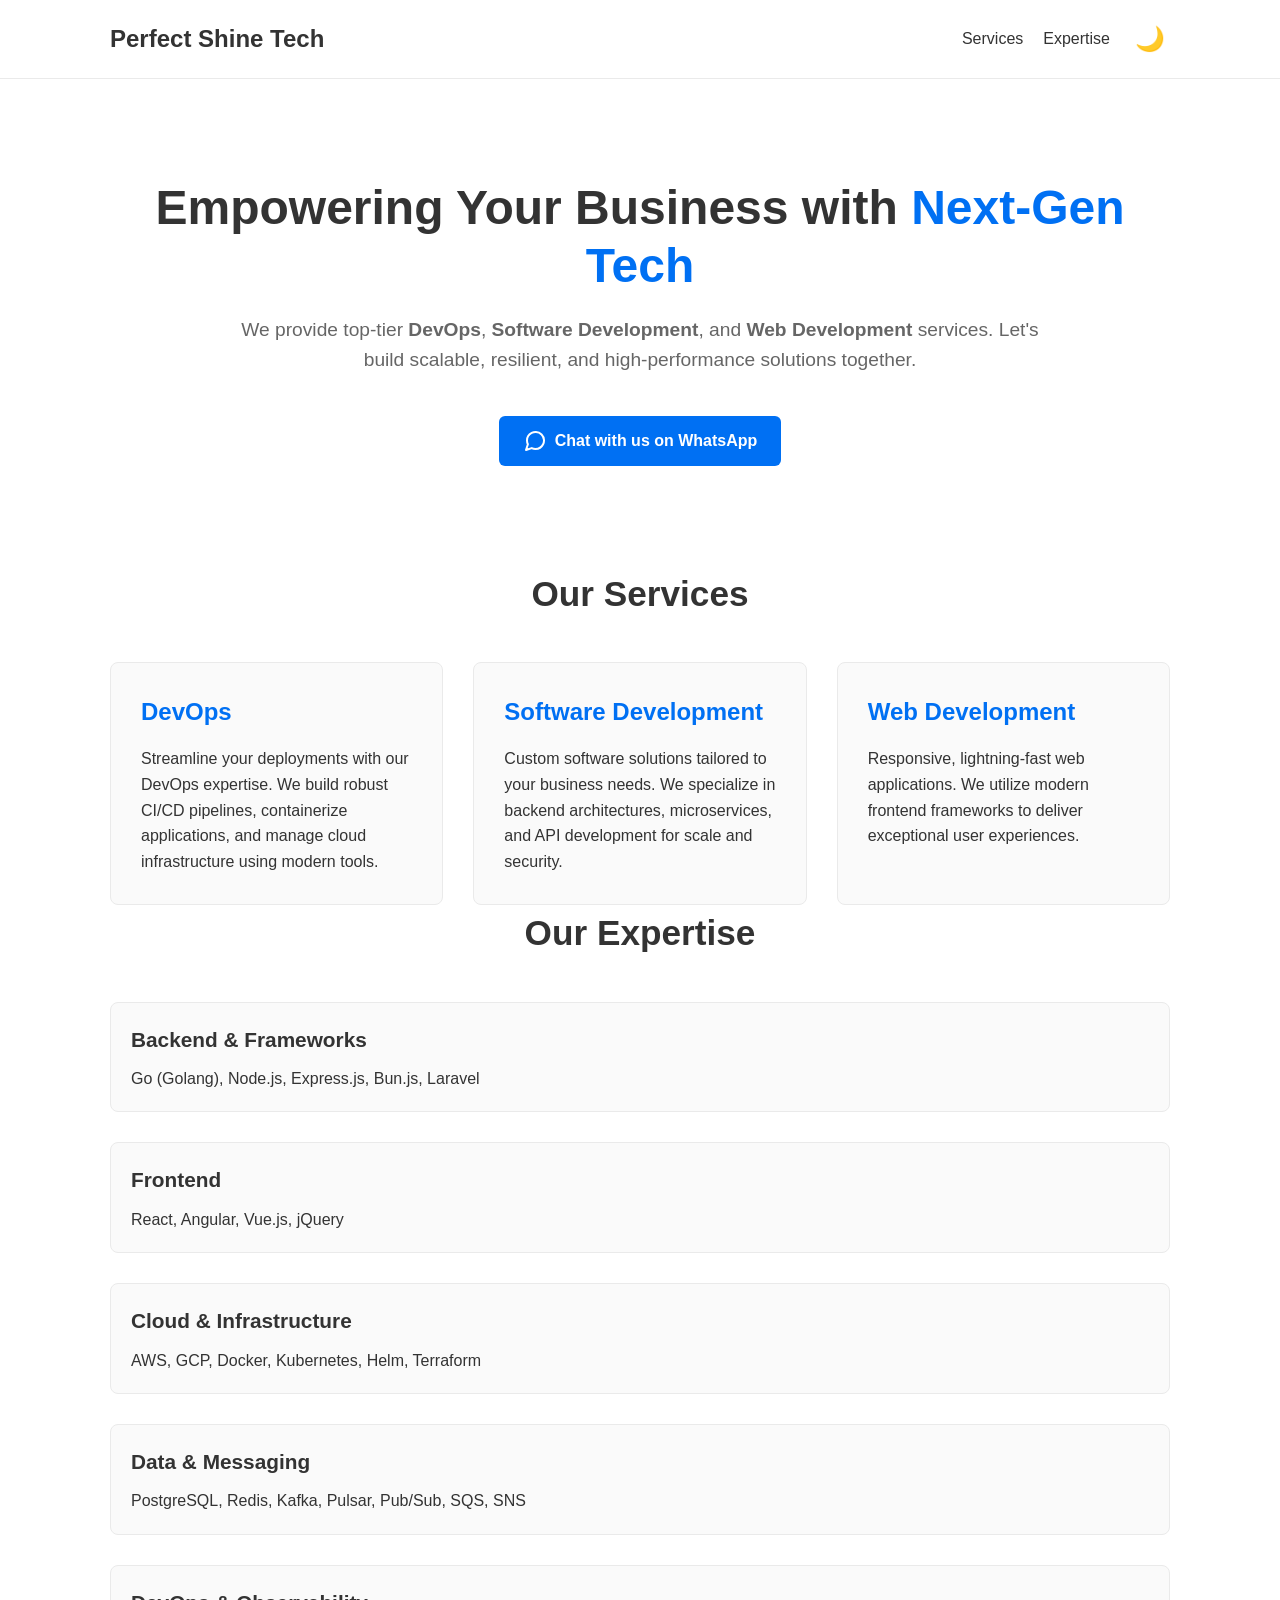
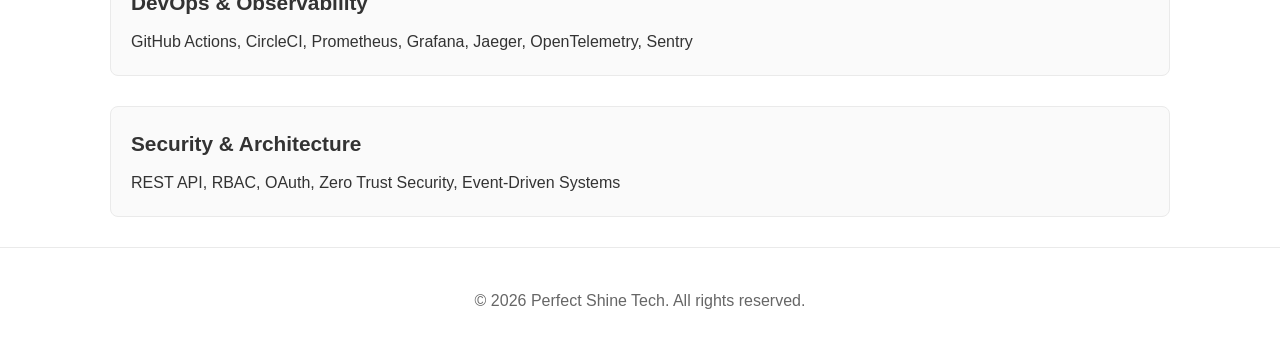
==== index.html @ 114af99e "initial commit" ====
<!DOCTYPE html>
<html lang="en" data-theme="light">
<head>
  <meta charset="utf-8">
  <meta name="viewport" content="width=device-width, initial-scale=1.0">
  <title>Perfect Shine Tech | DevOps, Web & Software Development Services</title>
  <meta name="description" content="Perfect Shine Tech provides elite DevOps, Software Development, and Web Development services. We specialize in building scalable, secure, and performant cloud-native applications.">
  <meta name="keywords" content="DevOps, Software Development, Web Development, Cloud Architecture, AWS, GCP, Kubernetes, Go, Node.js, React, Infrastructure as Code">
  <meta name="author" content="Perfect Shine Tech">
  <link rel="canonical" href="https://perfectshine.tech/">

  <!-- Open Graph -->
  <meta property="og:type" content="website">
  <meta property="og:url" content="https://perfectshine.tech/">
  <meta property="og:title" content="Perfect Shine Tech | DevOps, Web & Software Development">
  <meta property="og:description" content="Expert services in DevOps, Software Development, and Web Development. Building scalable, event-driven systems.">
  <meta property="og:image" content="https://perfectshine.tech/img/og-image.jpg">

  <!-- Twitter Card -->
  <meta name="twitter:card" content="summary_large_image">
  <meta name="twitter:title" content="Perfect Shine Tech | Expert Tech Services">
  <meta name="twitter:description" content="Elite DevOps, Web, and Software Development services for modern businesses.">
  <meta name="twitter:image" content="https://perfectshine.tech/img/twitter-image.jpg">

  <link rel="stylesheet" href="style.css">

  <!-- Schema.org JSON-LD -->
  <script type="application/ld+json">
  {
    "@context": "https://schema.org",
    "@type": "WebSite",
    "name": "Perfect Shine Tech",
    "url": "https://perfectshine.tech/",
    "description": "DevOps, Software Development, and Web Development services."
  }
  </script>
  <script type="application/ld+json">
  {
    "@context": "https://schema.org",
    "@type": "Organization",
    "name": "Perfect Shine Tech",
    "url": "https://perfectshine.tech/",
    "logo": "https://perfectshine.tech/img/logo.png",
    "contactPoint": {
      "@type": "ContactPoint",
      "telephone": "+91-7990049171",
      "contactType": "customer service",
      "availableLanguage": ["English"]
    },
    "sameAs": []
  }
  </script>
</head>
<body>
  <header>
    <div class="container header-container">
      <a href="/" class="logo">Perfect Shine Tech</a>
      <nav>
        <ul>
          <li><a href="#services">Services</a></li>
          <li><a href="#expertise">Expertise</a></li>
          <li><button class="theme-toggle" id="theme-toggle" aria-label="Toggle dark mode">🌙</button></li>
        </ul>
      </nav>
    </div>
  </header>

  <main>
    <section class="hero">
      <div class="container">
        <h1>Empowering Your Business with <span class="highlight">Next-Gen Tech</span></h1>
        <p>We provide top-tier <strong>DevOps</strong>, <strong>Software Development</strong>, and <strong>Web Development</strong> services. Let's build scalable, resilient, and high-performance solutions together.</p>
        <div class="hero-actions">
          <a href="https://wa.me/7990049171" target="_blank" rel="noopener noreferrer" class="btn btn-primary whatsapp-btn">
            <svg xmlns="http://www.w3.org/2000/svg" width="24" height="24" viewBox="0 0 24 24" fill="none" stroke="currentColor" stroke-width="2" stroke-linecap="round" stroke-linejoin="round" class="feather feather-message-circle"><path d="M21 11.5a8.38 8.38 0 0 1-.9 3.8 8.5 8.5 0 0 1-7.6 4.7 8.38 8.38 0 0 1-3.8-.9L3 21l1.9-5.7a8.38 8.38 0 0 1-.9-3.8 8.5 8.5 0 0 1 4.7-7.6 8.38 8.38 0 0 1 3.8-.9h.5a8.48 8.48 0 0 1 8 8v.5z"></path></svg>
            Chat with us on WhatsApp
          </a>
        </div>
      </div>
    </section>

    <section id="services" class="container">
      <h2>Our Services</h2>
      <div class="services-grid">
        <div class="service-card">
          <h3>DevOps</h3>
          <p>Streamline your deployments with our DevOps expertise. We build robust CI/CD pipelines, containerize applications, and manage cloud infrastructure using modern tools.</p>
        </div>
        <div class="service-card">
          <h3>Software Development</h3>
          <p>Custom software solutions tailored to your business needs. We specialize in backend architectures, microservices, and API development for scale and security.</p>
        </div>
        <div class="service-card">
          <h3>Web Development</h3>
          <p>Responsive, lightning-fast web applications. We utilize modern frontend frameworks to deliver exceptional user experiences.</p>
        </div>
      </div>
    </section>

    <section id="expertise" class="container">
      <h2>Our Expertise</h2>
      <div class="expertise-category">
        <h3>Backend & Frameworks</h3>
        <p>Go (Golang), Node.js, Express.js, Bun.js, Laravel</p>
      </div>
      <div class="expertise-category">
        <h3>Frontend</h3>
        <p>React, Angular, Vue.js, jQuery</p>
      </div>
      <div class="expertise-category">
        <h3>Cloud & Infrastructure</h3>
        <p>AWS, GCP, Docker, Kubernetes, Helm, Terraform</p>
      </div>
      <div class="expertise-category">
        <h3>Data & Messaging</h3>
        <p>PostgreSQL, Redis, Kafka, Pulsar, Pub/Sub, SQS, SNS</p>
      </div>
      <div class="expertise-category">
        <h3>DevOps & Observability</h3>
        <p>GitHub Actions, CircleCI, Prometheus, Grafana, Jaeger, OpenTelemetry, Sentry</p>
      </div>
      <div class="expertise-category">
        <h3>Security & Architecture</h3>
        <p>REST API, RBAC, OAuth, Zero Trust Security, Event-Driven Systems</p>
      </div>
    </section>
  </main>

  <footer>
    <div class="container">
      <p>&copy; 2026 Perfect Shine Tech. All rights reserved.</p>
    </div>
  </footer>

  <script src="script.js"></script>
</body>
</html>
---- style.css ----
:root {
  --bg-color: #ffffff;
  --text-color: #333333;
  --text-muted: #666666;
  --primary-color: #0070f3;
  --secondary-color: #f5f5f5;
  --accent-color: #0056b3;
  --border-color: #eaeaea;
  --card-bg: #fafafa;
}

[data-theme="dark"] {
  --bg-color: #121212;
  --text-color: #f1f1f1;
  --text-muted: #a1a1a1;
  --primary-color: #3291ff;
  --secondary-color: #222222;
  --accent-color: #0070f3;
  --border-color: #333333;
  --card-bg: #1e1e1e;
}

* {
  box-sizing: border-box;
  margin: 0;
  padding: 0;
}

body {
  font-family: -apple-system, BlinkMacSystemFont, "Segoe UI", Roboto, "Helvetica Neue", Arial, sans-serif;
  background-color: var(--bg-color);
  color: var(--text-color);
  line-height: 1.6;
  transition: background-color 0.3s, color 0.3s;
}

.container {
  max-width: 1100px;
  margin: 0 auto;
  padding: 0 20px;
}

header {
  border-bottom: 1px solid var(--border-color);
  padding: 20px 0;
  background-color: var(--bg-color);
  position: sticky;
  top: 0;
  z-index: 100;
}

.header-container {
  display: flex;
  justify-content: space-between;
  align-items: center;
}

.logo {
  font-size: 1.5rem;
  font-weight: bold;
  text-decoration: none;
  color: var(--text-color);
}

nav ul {
  list-style: none;
  display: flex;
  gap: 20px;
  align-items: center;
}

nav a {
  text-decoration: none;
  color: var(--text-color);
  font-weight: 500;
  transition: color 0.2s;
}

nav a:hover {
  color: var(--primary-color);
}

.theme-toggle {
  background: none;
  border: none;
  font-size: 1.5rem;
  cursor: pointer;
  color: var(--text-color);
  padding: 5px;
}

.hero {
  padding: 100px 0;
  text-align: center;
}

.hero h1 {
  font-size: 3rem;
  margin-bottom: 20px;
  line-height: 1.2;
}

.highlight {
  color: var(--primary-color);
}

.hero p {
  font-size: 1.2rem;
  color: var(--text-muted);
  max-width: 800px;
  margin: 0 auto 40px;
}

.btn {
  display: inline-flex;
  align-items: center;
  justify-content: center;
  padding: 12px 24px;
  border-radius: 6px;
  font-weight: 600;
  text-decoration: none;
  transition: background-color 0.2s;
  cursor: pointer;
}

.btn-primary {
  background-color: var(--primary-color);
  color: white;
  border: none;
}

.btn-primary:hover {
  background-color: var(--accent-color);
}

.whatsapp-btn svg {
  margin-right: 8px;
}

section {
  padding: 80px 0;
}

h2 {
  font-size: 2.2rem;
  margin-bottom: 40px;
  text-align: center;
}

.services-grid {
  display: grid;
  grid-template-columns: repeat(auto-fit, minmax(300px, 1fr));
  gap: 30px;
}

.service-card {
  background-color: var(--card-bg);
  padding: 30px;
  border-radius: 8px;
  border: 1px solid var(--border-color);
  transition: transform 0.2s, box-shadow 0.2s;
}

.service-card:hover {
  transform: translateY(-5px);
  box-shadow: 0 10px 20px rgba(0,0,0,0.05);
}

.service-card h3 {
  font-size: 1.5rem;
  margin-bottom: 15px;
  color: var(--primary-color);
}

.expertise-category {
  margin-bottom: 30px;
  background-color: var(--card-bg);
  padding: 20px;
  border-radius: 8px;
  border: 1px solid var(--border-color);
}

.expertise-category h3 {
  font-size: 1.3rem;
  margin-bottom: 10px;
}

footer {
  text-align: center;
  padding: 40px 0;
  border-top: 1px solid var(--border-color);
  color: var(--text-muted);
}
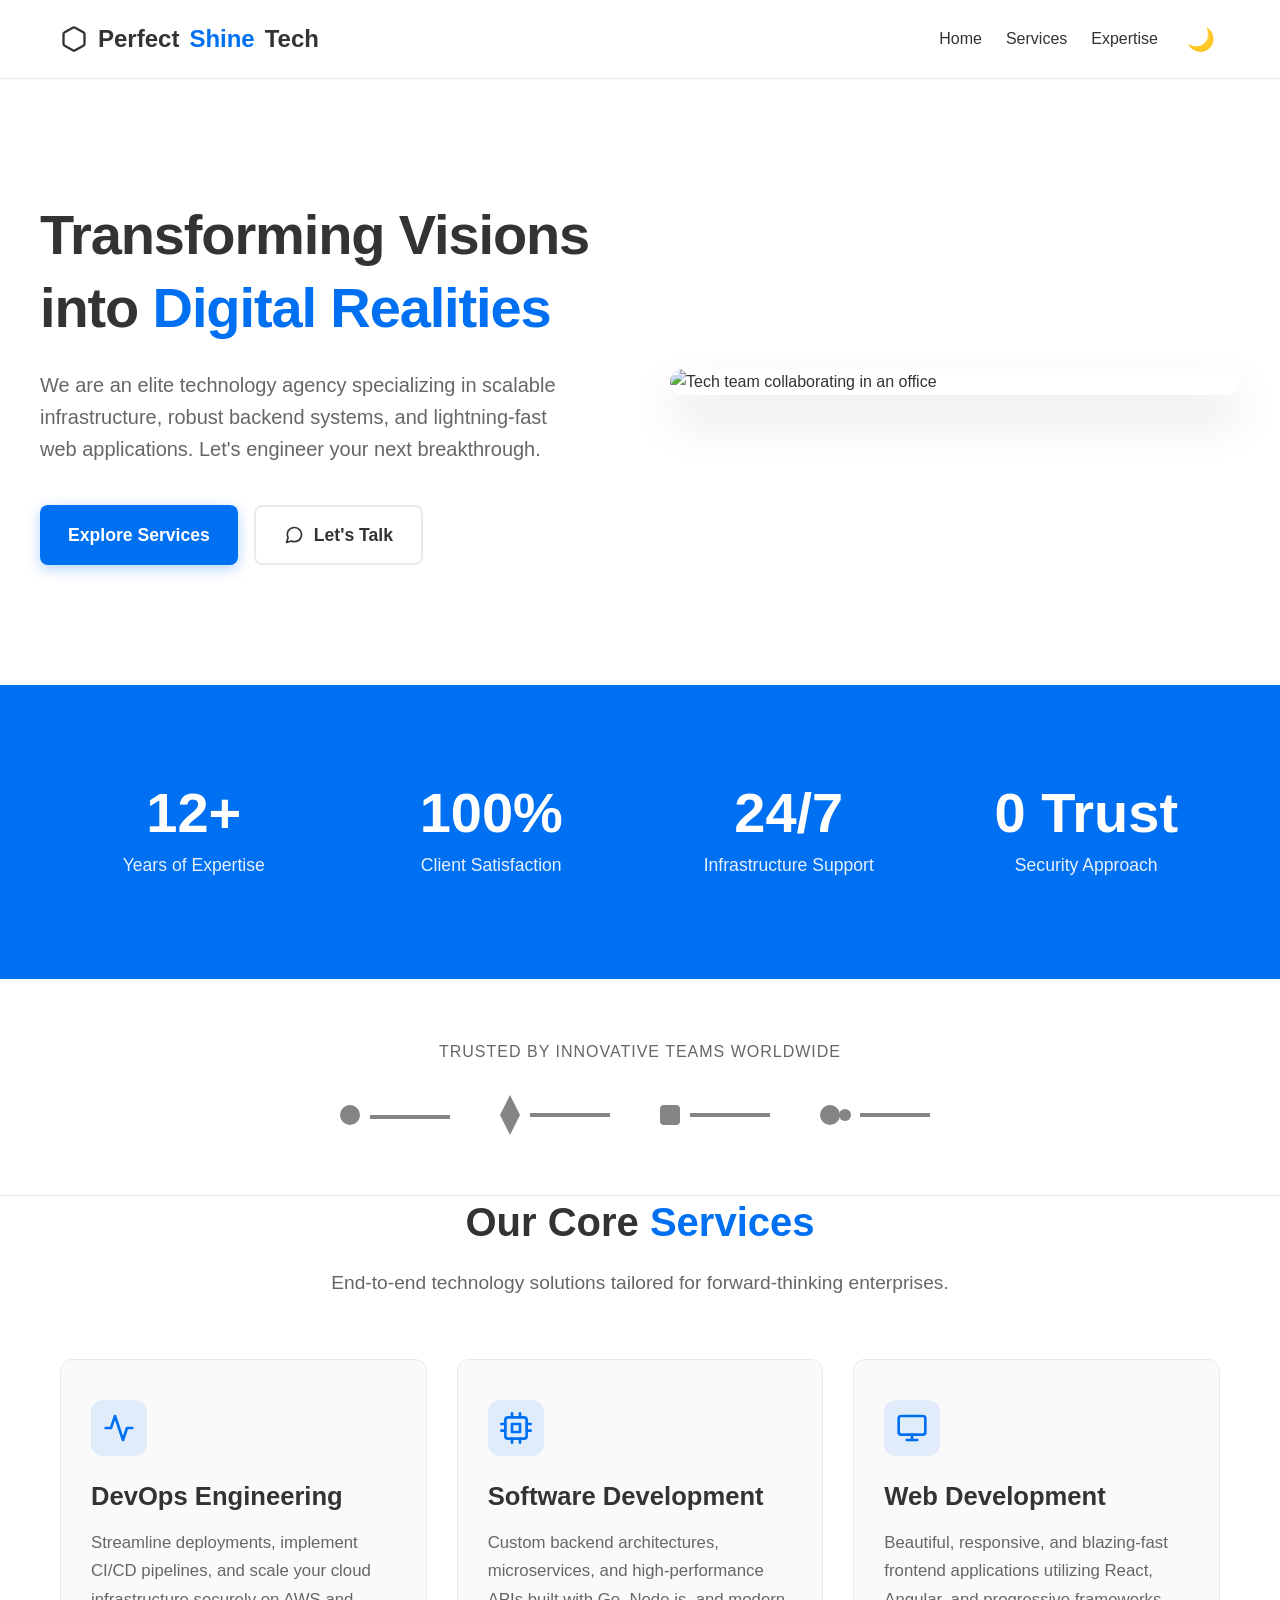
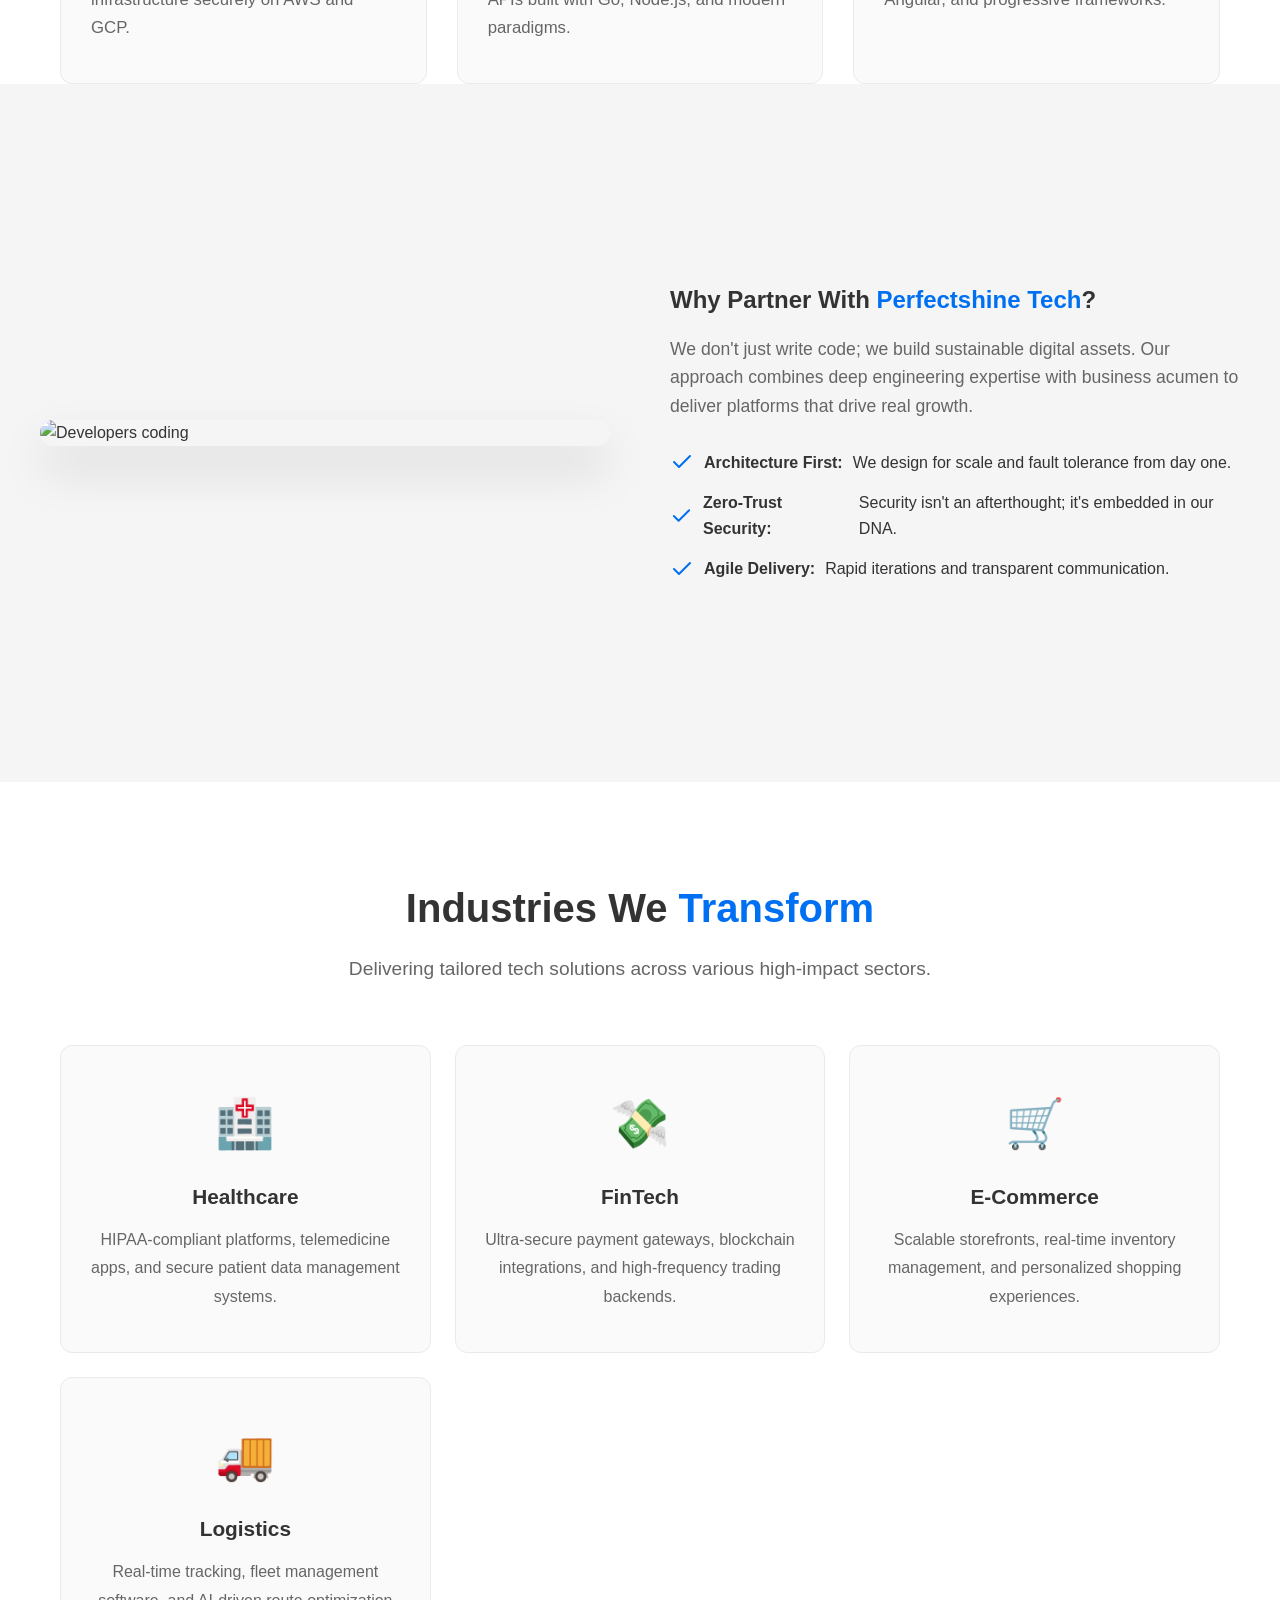
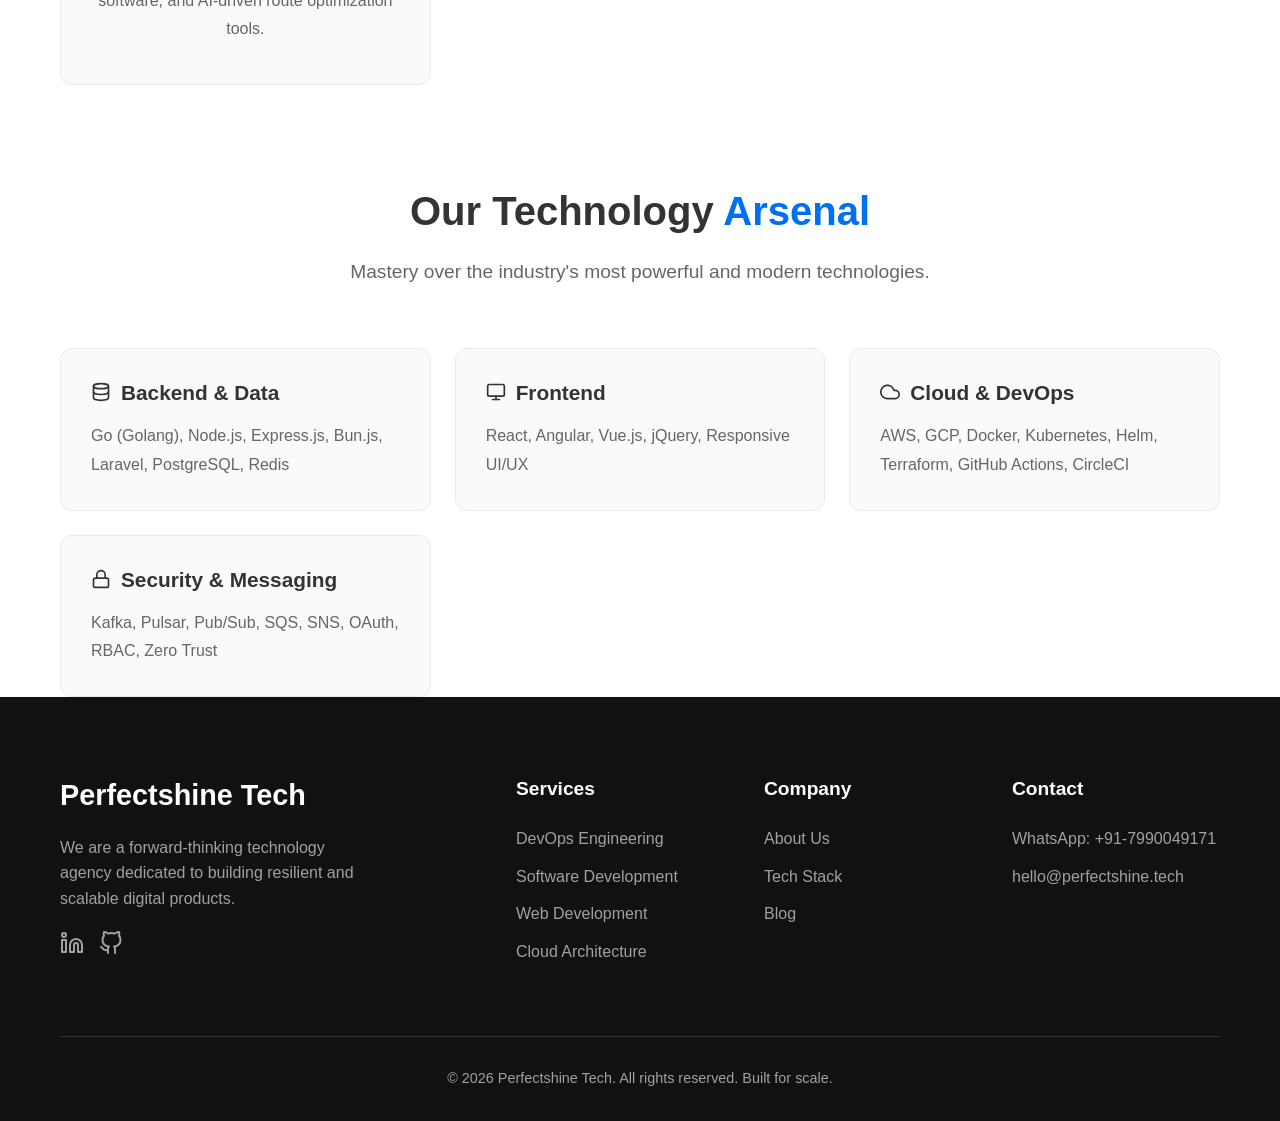
==== commit b610ad7e: "Feature: Redesigned website to agency look and feel - Added about.html and blog.html pages. - Remove" ====
--- a/index.html
+++ b/index.html
@@ -3,61 +3,52 @@
 <head>
   <meta charset="utf-8">
   <meta name="viewport" content="width=device-width, initial-scale=1.0">
-  <title>Perfect Shine Tech | DevOps, Web & Software Development Services</title>
-  <meta name="description" content="Perfect Shine Tech provides elite DevOps, Software Development, and Web Development services. We specialize in building scalable, secure, and performant cloud-native applications.">
-  <meta name="keywords" content="DevOps, Software Development, Web Development, Cloud Architecture, AWS, GCP, Kubernetes, Go, Node.js, React, Infrastructure as Code">
-  <meta name="author" content="Perfect Shine Tech">
+  <title>Perfectshine Tech | Elite DevOps, Web & Software Development Agency</title>
+  <meta name="description" content="Perfectshine Tech is a premium technology agency providing elite DevOps, Software Development, and Web Development services to scale your business.">
+  <meta name="keywords" content="Technology Agency, DevOps, Software Development, Web Development, Cloud Architecture, AWS, GCP, Go, Node.js">
+  <meta name="author" content="Perfectshine Tech">
   <link rel="canonical" href="https://perfectshine.tech/">
 
   <!-- Open Graph -->
   <meta property="og:type" content="website">
   <meta property="og:url" content="https://perfectshine.tech/">
-  <meta property="og:title" content="Perfect Shine Tech | DevOps, Web & Software Development">
-  <meta property="og:description" content="Expert services in DevOps, Software Development, and Web Development. Building scalable, event-driven systems.">
-  <meta property="og:image" content="https://perfectshine.tech/img/og-image.jpg">
-
-  <!-- Twitter Card -->
-  <meta name="twitter:card" content="summary_large_image">
-  <meta name="twitter:title" content="Perfect Shine Tech | Expert Tech Services">
-  <meta name="twitter:description" content="Elite DevOps, Web, and Software Development services for modern businesses.">
-  <meta name="twitter:image" content="https://perfectshine.tech/img/twitter-image.jpg">
-
+  <meta property="og:title" content="Perfectshine Tech | Elite Tech Agency">
+  <meta property="og:description" content="Expert agency services in DevOps, Software Development, and Web Development.">
+  
   <link rel="stylesheet" href="style.css">
 
-  <!-- Schema.org JSON-LD -->
-  <script type="application/ld+json">
-  {
-    "@context": "https://schema.org",
-    "@type": "WebSite",
-    "name": "Perfect Shine Tech",
-    "url": "https://perfectshine.tech/",
-    "description": "DevOps, Software Development, and Web Development services."
-  }
-  </script>
   <script type="application/ld+json">
   {
     "@context": "https://schema.org",
     "@type": "Organization",
-    "name": "Perfect Shine Tech",
+    "name": "Perfectshine Tech",
     "url": "https://perfectshine.tech/",
-    "logo": "https://perfectshine.tech/img/logo.png",
     "contactPoint": {
       "@type": "ContactPoint",
       "telephone": "+91-7990049171",
-      "contactType": "customer service",
-      "availableLanguage": ["English"]
-    },
-    "sameAs": []
+      "contactType": "customer service"
+    }
   }
   </script>
 </head>
 <body>
   <header>
     <div class="container header-container">
-      <a href="/" class="logo">Perfect Shine Tech</a>
+      <a href="/" class="logo">
+        <svg xmlns="http://www.w3.org/2000/svg" width="28" height="28" viewBox="0 0 24 24" fill="none" stroke="currentColor" stroke-width="2" stroke-linecap="round" stroke-linejoin="round" class="feather feather-hexagon"><path d="M21 16V8a2 2 0 0 0-1-1.73l-7-4a2 2 0 0 0-2 0l-7 4A2 2 0 0 0 3 8v8a2 2 0 0 0 1 1.73l7 4a2 2 0 0 0 2 0l7-4A2 2 0 0 0 21 16z"></path></svg>
+        Perfect <span>Shine</span> Tech
+      </a>
       <nav>
         <ul>
-          <li><a href="#services">Services</a></li>
+          <li><a href="/">Home</a></li>
+          <li class="dropdown">
+            <a href="#services">Services</a>
+            <div class="dropdown-content">
+              <a href="devops.html">DevOps Engineering</a>
+              <a href="software-development.html">Software Development</a>
+              <a href="web-development.html">Web Development</a>
+            </div>
+          </li>
           <li><a href="#expertise">Expertise</a></li>
           <li><button class="theme-toggle" id="theme-toggle" aria-label="Toggle dark mode">🌙</button></li>
         </ul>
@@ -66,69 +57,217 @@
   </header>
 
   <main>
-    <section class="hero">
+    <!-- Hero Section -->
+    <section class="hero container dual-layout">
+      <div class="hero-text">
+        <h1>Transforming Visions into <span class="highlight">Digital Realities</span></h1>
+        <p>We are an elite technology agency specializing in scalable infrastructure, robust backend systems, and lightning-fast web applications. Let's engineer your next breakthrough.</p>
+        <div class="hero-actions">
+          <a href="#services" class="btn btn-primary">Explore Services</a>
+          <a href="https://wa.me/7990049171" target="_blank" rel="noopener noreferrer" class="btn btn-outline whatsapp-btn">
+            <svg xmlns="http://www.w3.org/2000/svg" width="20" height="20" viewBox="0 0 24 24" fill="none" stroke="currentColor" stroke-width="2" stroke-linecap="round" stroke-linejoin="round"><path d="M21 11.5a8.38 8.38 0 0 1-.9 3.8 8.5 8.5 0 0 1-7.6 4.7 8.38 8.38 0 0 1-3.8-.9L3 21l1.9-5.7a8.38 8.38 0 0 1-.9-3.8 8.5 8.5 0 0 1 4.7-7.6 8.38 8.38 0 0 1 3.8-.9h.5a8.48 8.48 0 0 1 8 8v.5z"></path></svg>
+            Let's Talk
+          </a>
+        </div>
+      </div>
+      <div class="hero-image">
+        <img src="https://images.unsplash.com/photo-1522071820081-009f0129c71c?auto=format&fit=crop&w=800&q=80" alt="Tech team collaborating in an office">
+      </div>
+    </section>
+
+    <!-- Stats Section -->
+    <section class="stats-section">
+      <div class="container stats-grid">
+        <div class="stat-item">
+          <div class="stat-number">12+</div>
+          <div class="stat-label">Years of Expertise</div>
+        </div>
+        <div class="stat-item">
+          <div class="stat-number">100%</div>
+          <div class="stat-label">Client Satisfaction</div>
+        </div>
+        <div class="stat-item">
+          <div class="stat-number">24/7</div>
+          <div class="stat-label">Infrastructure Support</div>
+        </div>
+        <div class="stat-item">
+          <div class="stat-number">0 Trust</div>
+          <div class="stat-label">Security Approach</div>
+        </div>
+      </div>
+    </section>
+
+    <!-- Trusted By Section -->
+    <section class="trusted-by-section">
       <div class="container">
-        <h1>Empowering Your Business with <span class="highlight">Next-Gen Tech</span></h1>
-        <p>We provide top-tier <strong>DevOps</strong>, <strong>Software Development</strong>, and <strong>Web Development</strong> services. Let's build scalable, resilient, and high-performance solutions together.</p>
-        <div class="hero-actions">
-          <a href="https://wa.me/7990049171" target="_blank" rel="noopener noreferrer" class="btn btn-primary whatsapp-btn">
-            <svg xmlns="http://www.w3.org/2000/svg" width="24" height="24" viewBox="0 0 24 24" fill="none" stroke="currentColor" stroke-width="2" stroke-linecap="round" stroke-linejoin="round" class="feather feather-message-circle"><path d="M21 11.5a8.38 8.38 0 0 1-.9 3.8 8.5 8.5 0 0 1-7.6 4.7 8.38 8.38 0 0 1-3.8-.9L3 21l1.9-5.7a8.38 8.38 0 0 1-.9-3.8 8.5 8.5 0 0 1 4.7-7.6 8.38 8.38 0 0 1 3.8-.9h.5a8.48 8.48 0 0 1 8 8v.5z"></path></svg>
-            Chat with us on WhatsApp
-          </a>
-        </div>
-      </div>
-    </section>
-
+        <p class="text-muted text-center" style="text-align: center; margin-bottom: 30px; font-weight: 500; letter-spacing: 1px; text-transform: uppercase;">Trusted by innovative teams worldwide</p>
+        <div class="logo-grid" style="display: flex; justify-content: center; gap: 40px; flex-wrap: wrap; align-items: center; opacity: 0.6; filter: grayscale(100%);">
+          <!-- Placeholder SVG logos -->
+          <svg width="120" height="40" viewBox="0 0 120 40" fill="currentColor" xmlns="http://www.w3.org/2000/svg"><path d="M20 20a10 10 0 1 1-20 0 10 10 0 0 1 20 0zm10 0h80v4H30v-4z"/></svg>
+          <svg width="120" height="40" viewBox="0 0 120 40" fill="currentColor" xmlns="http://www.w3.org/2000/svg"><path d="M10 0l10 20-10 20L0 20 10 0zm20 18h80v4H30v-4z"/></svg>
+          <svg width="120" height="40" viewBox="0 0 120 40" fill="currentColor" xmlns="http://www.w3.org/2000/svg"><rect width="20" height="20" rx="4" y="10"/><path d="M30 18h80v4H30v-4z"/></svg>
+          <svg width="120" height="40" viewBox="0 0 120 40" fill="currentColor" xmlns="http://www.w3.org/2000/svg"><circle cx="10" cy="20" r="10"/><circle cx="25" cy="20" r="6"/><path d="M40 18h70v4H40v-4z"/></svg>
+        </div>
+      </div>
+    </section>
+
+    <!-- Services Section -->
     <section id="services" class="container">
-      <h2>Our Services</h2>
+      <div class="section-header">
+        <h2>Our Core <span class="highlight">Services</span></h2>
+        <p>End-to-end technology solutions tailored for forward-thinking enterprises.</p>
+      </div>
       <div class="services-grid">
-        <div class="service-card">
-          <h3>DevOps</h3>
-          <p>Streamline your deployments with our DevOps expertise. We build robust CI/CD pipelines, containerize applications, and manage cloud infrastructure using modern tools.</p>
-        </div>
-        <div class="service-card">
+        <a href="devops.html" class="service-card">
+          <div class="service-icon">
+            <svg xmlns="http://www.w3.org/2000/svg" width="32" height="32" viewBox="0 0 24 24" fill="none" stroke="currentColor" stroke-width="2" stroke-linecap="round" stroke-linejoin="round"><path d="M22 12h-4l-3 9L9 3l-3 9H2"></path></svg>
+          </div>
+          <h3>DevOps Engineering</h3>
+          <p>Streamline deployments, implement CI/CD pipelines, and scale your cloud infrastructure securely on AWS and GCP.</p>
+        </a>
+        <a href="software-development.html" class="service-card">
+          <div class="service-icon">
+            <svg xmlns="http://www.w3.org/2000/svg" width="32" height="32" viewBox="0 0 24 24" fill="none" stroke="currentColor" stroke-width="2" stroke-linecap="round" stroke-linejoin="round"><rect x="4" y="4" width="16" height="16" rx="2" ry="2"></rect><rect x="9" y="9" width="6" height="6"></rect><line x1="9" y1="1" x2="9" y2="4"></line><line x1="15" y1="1" x2="15" y2="4"></line><line x1="9" y1="20" x2="9" y2="23"></line><line x1="15" y1="20" x2="15" y2="23"></line><line x1="20" y1="9" x2="23" y2="9"></line><line x1="20" y1="14" x2="23" y2="14"></line><line x1="1" y1="9" x2="4" y2="9"></line><line x1="1" y1="14" x2="4" y2="14"></line></svg>
+          </div>
           <h3>Software Development</h3>
-          <p>Custom software solutions tailored to your business needs. We specialize in backend architectures, microservices, and API development for scale and security.</p>
-        </div>
-        <div class="service-card">
+          <p>Custom backend architectures, microservices, and high-performance APIs built with Go, Node.js, and modern paradigms.</p>
+        </a>
+        <a href="web-development.html" class="service-card">
+          <div class="service-icon">
+            <svg xmlns="http://www.w3.org/2000/svg" width="32" height="32" viewBox="0 0 24 24" fill="none" stroke="currentColor" stroke-width="2" stroke-linecap="round" stroke-linejoin="round"><rect x="2" y="3" width="20" height="14" rx="2" ry="2"></rect><line x1="8" y1="21" x2="16" y2="21"></line><line x1="12" y1="17" x2="12" y2="21"></line></svg>
+          </div>
           <h3>Web Development</h3>
-          <p>Responsive, lightning-fast web applications. We utilize modern frontend frameworks to deliver exceptional user experiences.</p>
-        </div>
-      </div>
-    </section>
-
+          <p>Beautiful, responsive, and blazing-fast frontend applications utilizing React, Angular, and progressive frameworks.</p>
+        </a>
+      </div>
+    </section>
+
+    <!-- Why Choose Us -->
+    <section class="expertise-section">
+      <div class="container dual-layout" style="padding: 100px 0;">
+        <div class="section-image">
+          <img src="https://images.unsplash.com/photo-1551434678-e076c223a692?auto=format&fit=crop&w=800&q=80" alt="Developers coding">
+        </div>
+        <div>
+          <h2>Why Partner With <span class="highlight">Perfectshine Tech</span>?</h2>
+          <p class="text-muted" style="font-size: 1.1rem; margin: 20px 0 30px;">We don't just write code; we build sustainable digital assets. Our approach combines deep engineering expertise with business acumen to deliver platforms that drive real growth.</p>
+          <ul style="list-style: none; display: flex; flex-direction: column; gap: 15px;">
+            <li style="display: flex; align-items: center; gap: 10px;">
+              <svg style="color: var(--primary-color);" xmlns="http://www.w3.org/2000/svg" width="24" height="24" viewBox="0 0 24 24" fill="none" stroke="currentColor" stroke-width="2" stroke-linecap="round" stroke-linejoin="round"><polyline points="20 6 9 17 4 12"></polyline></svg>
+              <strong>Architecture First:</strong> We design for scale and fault tolerance from day one.
+            </li>
+            <li style="display: flex; align-items: center; gap: 10px;">
+              <svg style="color: var(--primary-color);" xmlns="http://www.w3.org/2000/svg" width="24" height="24" viewBox="0 0 24 24" fill="none" stroke="currentColor" stroke-width="2" stroke-linecap="round" stroke-linejoin="round"><polyline points="20 6 9 17 4 12"></polyline></svg>
+              <strong>Zero-Trust Security:</strong> Security isn't an afterthought; it's embedded in our DNA.
+            </li>
+            <li style="display: flex; align-items: center; gap: 10px;">
+              <svg style="color: var(--primary-color);" xmlns="http://www.w3.org/2000/svg" width="24" height="24" viewBox="0 0 24 24" fill="none" stroke="currentColor" stroke-width="2" stroke-linecap="round" stroke-linejoin="round"><polyline points="20 6 9 17 4 12"></polyline></svg>
+              <strong>Agile Delivery:</strong> Rapid iterations and transparent communication.
+            </li>
+          </ul>
+        </div>
+      </div>
+    </section>
+
+    <!-- Industries Section -->
+    <section class="industries-section" style="background-color: var(--bg-color); padding: 100px 0;">
+      <div class="container">
+        <div class="section-header">
+          <h2>Industries We <span class="highlight">Transform</span></h2>
+          <p>Delivering tailored tech solutions across various high-impact sectors.</p>
+        </div>
+        <div class="expertise-grid">
+          <div class="expertise-category" style="text-align: center; padding: 40px 20px;">
+            <div style="font-size: 3rem; margin-bottom: 20px;">🏥</div>
+            <h3 style="justify-content: center;">Healthcare</h3>
+            <p>HIPAA-compliant platforms, telemedicine apps, and secure patient data management systems.</p>
+          </div>
+          <div class="expertise-category" style="text-align: center; padding: 40px 20px;">
+            <div style="font-size: 3rem; margin-bottom: 20px;">💸</div>
+            <h3 style="justify-content: center;">FinTech</h3>
+            <p>Ultra-secure payment gateways, blockchain integrations, and high-frequency trading backends.</p>
+          </div>
+          <div class="expertise-category" style="text-align: center; padding: 40px 20px;">
+            <div style="font-size: 3rem; margin-bottom: 20px;">🛒</div>
+            <h3 style="justify-content: center;">E-Commerce</h3>
+            <p>Scalable storefronts, real-time inventory management, and personalized shopping experiences.</p>
+          </div>
+          <div class="expertise-category" style="text-align: center; padding: 40px 20px;">
+            <div style="font-size: 3rem; margin-bottom: 20px;">🚚</div>
+            <h3 style="justify-content: center;">Logistics</h3>
+            <p>Real-time tracking, fleet management software, and AI-driven route optimization tools.</p>
+          </div>
+        </div>
+      </div>
+    </section>
+
+    <!-- Expertise Section -->
     <section id="expertise" class="container">
-      <h2>Our Expertise</h2>
-      <div class="expertise-category">
-        <h3>Backend & Frameworks</h3>
-        <p>Go (Golang), Node.js, Express.js, Bun.js, Laravel</p>
-      </div>
-      <div class="expertise-category">
-        <h3>Frontend</h3>
-        <p>React, Angular, Vue.js, jQuery</p>
-      </div>
-      <div class="expertise-category">
-        <h3>Cloud & Infrastructure</h3>
-        <p>AWS, GCP, Docker, Kubernetes, Helm, Terraform</p>
-      </div>
-      <div class="expertise-category">
-        <h3>Data & Messaging</h3>
-        <p>PostgreSQL, Redis, Kafka, Pulsar, Pub/Sub, SQS, SNS</p>
-      </div>
-      <div class="expertise-category">
-        <h3>DevOps & Observability</h3>
-        <p>GitHub Actions, CircleCI, Prometheus, Grafana, Jaeger, OpenTelemetry, Sentry</p>
-      </div>
-      <div class="expertise-category">
-        <h3>Security & Architecture</h3>
-        <p>REST API, RBAC, OAuth, Zero Trust Security, Event-Driven Systems</p>
+      <div class="section-header">
+        <h2>Our Technology <span class="highlight">Arsenal</span></h2>
+        <p>Mastery over the industry's most powerful and modern technologies.</p>
+      </div>
+      <div class="expertise-grid">
+        <div class="expertise-category">
+          <h3><svg xmlns="http://www.w3.org/2000/svg" width="20" height="20" viewBox="0 0 24 24" fill="none" stroke="currentColor" stroke-width="2" stroke-linecap="round" stroke-linejoin="round"><ellipse cx="12" cy="5" rx="9" ry="3"></ellipse><path d="M21 12c0 1.66-4 3-9 3s-9-1.34-9-3"></path><path d="M3 5v14c0 1.66 4 3 9 3s9-1.34 9-3V5"></path></svg> Backend & Data</h3>
+          <p>Go (Golang), Node.js, Express.js, Bun.js, Laravel, PostgreSQL, Redis</p>
+        </div>
+        <div class="expertise-category">
+          <h3><svg xmlns="http://www.w3.org/2000/svg" width="20" height="20" viewBox="0 0 24 24" fill="none" stroke="currentColor" stroke-width="2" stroke-linecap="round" stroke-linejoin="round"><rect x="2" y="3" width="20" height="14" rx="2" ry="2"></rect><line x1="8" y1="21" x2="16" y2="21"></line><line x1="12" y1="17" x2="12" y2="21"></line></svg> Frontend</h3>
+          <p>React, Angular, Vue.js, jQuery, Responsive UI/UX</p>
+        </div>
+        <div class="expertise-category">
+          <h3><svg xmlns="http://www.w3.org/2000/svg" width="20" height="20" viewBox="0 0 24 24" fill="none" stroke="currentColor" stroke-width="2" stroke-linecap="round" stroke-linejoin="round"><path d="M18 10h-1.26A8 8 0 1 0 9 20h9a5 5 0 0 0 0-10z"></path></svg> Cloud & DevOps</h3>
+          <p>AWS, GCP, Docker, Kubernetes, Helm, Terraform, GitHub Actions, CircleCI</p>
+        </div>
+        <div class="expertise-category">
+          <h3><svg xmlns="http://www.w3.org/2000/svg" width="20" height="20" viewBox="0 0 24 24" fill="none" stroke="currentColor" stroke-width="2" stroke-linecap="round" stroke-linejoin="round"><rect x="3" y="11" width="18" height="11" rx="2" ry="2"></rect><path d="M7 11V7a5 5 0 0 1 10 0v4"></path></svg> Security & Messaging</h3>
+          <p>Kafka, Pulsar, Pub/Sub, SQS, SNS, OAuth, RBAC, Zero Trust</p>
+        </div>
       </div>
     </section>
   </main>
 
-  <footer>
+  <footer class="fat-footer">
     <div class="container">
-      <p>&copy; 2026 Perfect Shine Tech. All rights reserved.</p>
+      <div class="footer-grid">
+        <div class="footer-brand">
+          <h3>Perfectshine Tech</h3>
+          <p>We are a forward-thinking technology agency dedicated to building resilient and scalable digital products.</p>
+          <div style="display: flex; gap: 15px; margin-top: 20px;">
+            <!-- Social placeholders -->
+            <a href="https://www.linkedin.com/company/perfectshine-technologies" style="color: #a1a1a1;" target="_blank" rel="noopener noreferrer"><svg xmlns="http://www.w3.org/2000/svg" width="24" height="24" viewBox="0 0 24 24" fill="none" stroke="currentColor" stroke-width="2" stroke-linecap="round" stroke-linejoin="round"><path d="M16 8a6 6 0 0 1 6 6v7h-4v-7a2 2 0 0 0-2-2 2 2 0 0 0-2 2v7h-4v-7a6 6 0 0 1 6-6z"></path><rect x="2" y="9" width="4" height="12"></rect><circle cx="4" cy="4" r="2"></circle></svg></a>
+            <a href="https://github.com/perfectshine" style="color: #a1a1a1;" target="_blank" rel="noopener noreferrer"><svg xmlns="http://www.w3.org/2000/svg" width="24" height="24" viewBox="0 0 24 24" fill="none" stroke="currentColor" stroke-width="2" stroke-linecap="round" stroke-linejoin="round"><path d="M9 19c-5 1.5-5-2.5-7-3m14 6v-3.87a3.37 3.37 0 0 0-.94-2.61c3.14-.35 6.44-1.54 6.44-7A5.44 5.44 0 0 0 20 4.77 5.07 5.07 0 0 0 19.91 1S18.73.65 16 2.48a13.38 13.38 0 0 0-7 0C6.27.65 5.09 1 5.09 1A5.07 5.07 0 0 0 5 4.77a5.44 5.44 0 0 0-1.5 3.78c0 5.42 3.3 6.61 6.44 7A3.37 3.37 0 0 0 9 18.13V22"></path></svg></a>
+          </div>
+        </div>
+        <div class="footer-col">
+          <h4>Services</h4>
+          <ul>
+            <li><a href="devops.html">DevOps Engineering</a></li>
+            <li><a href="software-development.html">Software Development</a></li>
+            <li><a href="web-development.html">Web Development</a></li>
+            <li><a href="#expertise">Cloud Architecture</a></li>
+          </ul>
+        </div>
+        <div class="footer-col">
+          <h4>Company</h4>
+          <ul>
+            <li><a href="about.html">About Us</a></li>
+            <li><a href="#expertise">Tech Stack</a></li>
+            <li><a href="blog.html">Blog</a></li>
+          </ul>
+        </div>
+        <div class="footer-col">
+          <h4>Contact</h4>
+          <ul>
+            <li><a href="https://wa.me/7990049171">WhatsApp: +91-7990049171</a></li>
+            <li><a href="mailto:hello@perfectshine.tech">hello@perfectshine.tech</a></li>
+          </ul>
+        </div>
+      </div>
+      <div class="footer-bottom">
+        &copy; 2026 Perfectshine Tech. All rights reserved. Built for scale.
+      </div>
     </div>
   </footer>
 
--- a/style.css
+++ b/style.css
@@ -7,6 +7,8 @@
   --accent-color: #0056b3;
   --border-color: #eaeaea;
   --card-bg: #fafafa;
+  --footer-bg: #111111;
+  --footer-text: #f1f1f1;
 }
 
 [data-theme="dark"] {
@@ -14,10 +16,12 @@
   --text-color: #f1f1f1;
   --text-muted: #a1a1a1;
   --primary-color: #3291ff;
-  --secondary-color: #222222;
+  --secondary-color: #1e1e1e;
   --accent-color: #0070f3;
   --border-color: #333333;
-  --card-bg: #1e1e1e;
+  --card-bg: #1a1a1a;
+  --footer-bg: #0a0a0a;
+  --footer-text: #f1f1f1;
 }
 
 * {
@@ -35,11 +39,12 @@
 }
 
 .container {
-  max-width: 1100px;
+  max-width: 1200px;
   margin: 0 auto;
   padding: 0 20px;
 }
 
+/* Header & Nav */
 header {
   border-bottom: 1px solid var(--border-color);
   padding: 20px 0;
@@ -57,15 +62,22 @@
 
 .logo {
   font-size: 1.5rem;
-  font-weight: bold;
+  font-weight: 800;
   text-decoration: none;
   color: var(--text-color);
+  display: flex;
+  align-items: center;
+  gap: 10px;
+}
+
+.logo span {
+  color: var(--primary-color);
 }
 
 nav ul {
   list-style: none;
   display: flex;
-  gap: 20px;
+  gap: 24px;
   align-items: center;
 }
 
@@ -74,6 +86,7 @@
   color: var(--text-color);
   font-weight: 500;
   transition: color 0.2s;
+  font-size: 1rem;
 }
 
 nav a:hover {
@@ -83,111 +96,540 @@
 .theme-toggle {
   background: none;
   border: none;
-  font-size: 1.5rem;
+  font-size: 1.4rem;
   cursor: pointer;
   color: var(--text-color);
   padding: 5px;
 }
 
-.hero {
-  padding: 100px 0;
-  text-align: center;
-}
-
-.hero h1 {
-  font-size: 3rem;
-  margin-bottom: 20px;
-  line-height: 1.2;
+/* Dropdown */
+.dropdown {
+  position: relative;
+  display: inline-block;
+}
+
+.dropdown-content {
+  display: none;
+  position: absolute;
+  background-color: var(--card-bg);
+  min-width: 220px;
+  box-shadow: 0px 10px 25px rgba(0,0,0,0.1);
+  z-index: 1;
+  border-radius: 8px;
+  border: 1px solid var(--border-color);
+  top: 100%;
+  left: 50%;
+  transform: translateX(-50%);
+  padding: 10px 0;
+}
+
+.dropdown-content::before {
+  content: "";
+  position: absolute;
+  top: -15px;
+  left: 0;
+  width: 100%;
+  height: 15px;
+}
+
+.dropdown-content a {
+  color: var(--text-color);
+  padding: 12px 20px;
+  text-decoration: none;
+  display: block;
+  text-align: left;
+  font-weight: 400;
+}
+
+.dropdown-content a:hover {
+  background-color: var(--secondary-color);
+  color: var(--primary-color);
+}
+
+.dropdown:hover .dropdown-content {
+  display: block;
+}
+
+/* Typography & Utilities */
+h1, h2, h3, h4 {
+  line-height: 1.3;
 }
 
 .highlight {
   color: var(--primary-color);
 }
 
-.hero p {
-  font-size: 1.2rem;
-  color: var(--text-muted);
-  max-width: 800px;
-  margin: 0 auto 40px;
+.text-muted {
+  color: var(--text-muted);
 }
 
 .btn {
   display: inline-flex;
   align-items: center;
   justify-content: center;
-  padding: 12px 24px;
-  border-radius: 6px;
+  padding: 14px 28px;
+  border-radius: 8px;
   font-weight: 600;
   text-decoration: none;
-  transition: background-color 0.2s;
+  transition: all 0.2s ease;
   cursor: pointer;
+  font-size: 1.1rem;
 }
 
 .btn-primary {
   background-color: var(--primary-color);
   color: white;
   border: none;
+  box-shadow: 0 4px 14px rgba(0, 112, 243, 0.3);
 }
 
 .btn-primary:hover {
   background-color: var(--accent-color);
+  transform: translateY(-2px);
+  box-shadow: 0 6px 20px rgba(0, 112, 243, 0.4);
+}
+
+.btn-outline {
+  background-color: transparent;
+  color: var(--text-color);
+  border: 2px solid var(--border-color);
+}
+
+.btn-outline:hover {
+  border-color: var(--primary-color);
+  color: var(--primary-color);
 }
 
 .whatsapp-btn svg {
-  margin-right: 8px;
+  margin-right: 10px;
 }
 
 section {
+  padding: 100px 0;
+}
+
+.section-header {
+  text-align: center;
+  margin-bottom: 60px;
+  max-width: 700px;
+  margin-left: auto;
+  margin-right: auto;
+}
+
+.section-header h2 {
+  font-size: 2.5rem;
+  margin-bottom: 20px;
+}
+
+.section-header p {
+  color: var(--text-muted);
+  font-size: 1.2rem;
+}
+
+/* Layouts */
+.dual-layout {
+  display: grid;
+  grid-template-columns: 1fr 1fr;
+  gap: 60px;
+  align-items: center;
+}
+
+.hero {
+  padding: 120px 0;
+}
+
+.hero-text h1 {
+  font-size: 3.5rem;
+  margin-bottom: 24px;
+  letter-spacing: -0.02em;
+}
+
+.hero-text p {
+  font-size: 1.25rem;
+  color: var(--text-muted);
+  margin-bottom: 40px;
+  max-width: 540px;
+}
+
+.hero-actions {
+  display: flex;
+  gap: 16px;
+}
+
+.hero-image img, .section-image img {
+  width: 100%;
+  border-radius: 16px;
+  box-shadow: 0 24px 48px rgba(0,0,0,0.12);
+  display: block;
+}
+
+/* Stats Section */
+.stats-section {
+  background-color: var(--primary-color);
+  color: white;
   padding: 80px 0;
 }
 
-h2 {
-  font-size: 2.2rem;
-  margin-bottom: 40px;
+.stats-grid {
+  display: grid;
+  grid-template-columns: repeat(auto-fit, minmax(200px, 1fr));
+  gap: 30px;
   text-align: center;
 }
 
+.stat-item {
+  padding: 20px;
+}
+
+.stat-number {
+  font-size: 3.5rem;
+  font-weight: 800;
+  margin-bottom: 10px;
+  line-height: 1;
+}
+
+.stat-label {
+  font-size: 1.1rem;
+  opacity: 0.9;
+  font-weight: 500;
+}
+
+/* Trusted By Section */
+.trusted-by-section {
+  padding: 60px 0;
+  background-color: var(--bg-color);
+  border-bottom: 1px solid var(--border-color);
+}
+
+.trusted-by-section .logo-grid svg {
+  transition: opacity 0.3s ease, filter 0.3s ease;
+}
+
+.trusted-by-section .logo-grid svg:hover {
+  opacity: 1 !important;
+  filter: grayscale(0%) !important;
+  color: var(--primary-color);
+}
+
+/* Services Grid */
 .services-grid {
   display: grid;
-  grid-template-columns: repeat(auto-fit, minmax(300px, 1fr));
+  grid-template-columns: repeat(auto-fit, minmax(320px, 1fr));
   gap: 30px;
 }
 
 .service-card {
   background-color: var(--card-bg);
+  padding: 40px 30px;
+  border-radius: 12px;
+  border: 1px solid var(--border-color);
+  transition: transform 0.3s ease, box-shadow 0.3s ease;
+  display: block;
+  text-decoration: none;
+  color: var(--text-color);
+  height: 100%;
+}
+
+.service-card:hover {
+  transform: translateY(-8px);
+  box-shadow: 0 20px 40px rgba(0,0,0,0.08);
+  color: inherit;
+  border-color: var(--primary-color);
+}
+
+.service-icon {
+  width: 56px;
+  height: 56px;
+  background-color: rgba(0, 112, 243, 0.1);
+  color: var(--primary-color);
+  border-radius: 12px;
+  display: flex;
+  align-items: center;
+  justify-content: center;
+  margin-bottom: 24px;
+}
+
+.service-card h3 {
+  font-size: 1.6rem;
+  margin-bottom: 16px;
+}
+
+.service-card p {
+  color: var(--text-muted);
+  font-size: 1.05rem;
+  line-height: 1.7;
+}
+
+/* Expertise Section */
+.expertise-section {
+  background-color: var(--secondary-color);
+}
+
+.expertise-grid {
+  display: grid;
+  grid-template-columns: repeat(auto-fit, minmax(300px, 1fr));
+  gap: 24px;
+}
+
+.expertise-category {
+  background-color: var(--card-bg);
   padding: 30px;
-  border-radius: 8px;
-  border: 1px solid var(--border-color);
-  transition: transform 0.2s, box-shadow 0.2s;
-}
-
-.service-card:hover {
-  transform: translateY(-5px);
-  box-shadow: 0 10px 20px rgba(0,0,0,0.05);
-}
-
-.service-card h3 {
-  font-size: 1.5rem;
-  margin-bottom: 15px;
-  color: var(--primary-color);
-}
-
-.expertise-category {
-  margin-bottom: 30px;
-  background-color: var(--card-bg);
-  padding: 20px;
-  border-radius: 8px;
+  border-radius: 12px;
   border: 1px solid var(--border-color);
 }
 
 .expertise-category h3 {
   font-size: 1.3rem;
-  margin-bottom: 10px;
-}
-
-footer {
+  margin-bottom: 16px;
+  display: flex;
+  align-items: center;
+  gap: 10px;
+}
+
+.expertise-category p {
+  color: var(--text-muted);
+  line-height: 1.8;
+}
+
+/* Page Specific Hero (Service pages) */
+.page-hero {
+  padding: 100px 0;
+  background-color: var(--secondary-color);
+  border-bottom: 1px solid var(--border-color);
+  position: relative;
+  overflow: hidden;
+}
+
+.page-hero-inner {
+  position: relative;
+  z-index: 2;
+}
+
+.page-hero h1 {
+  font-size: 3.5rem;
+  margin-bottom: 20px;
+}
+
+.subtitle {
+  font-size: 1.3rem;
+  color: var(--text-muted);
+  max-width: 600px;
+}
+
+/* Process Section */
+.process-section {
+  background-color: var(--bg-color);
+}
+
+.process-grid {
+  display: grid;
+  grid-template-columns: repeat(auto-fit, minmax(240px, 1fr));
+  gap: 30px;
+  margin-top: 50px;
+}
+
+.process-step {
+  background: var(--card-bg);
+  padding: 40px 30px;
+  border-radius: 12px;
+  position: relative;
+  border: 1px solid var(--border-color);
+  overflow: hidden;
+}
+
+.process-step-number {
+  font-size: 6rem;
+  font-weight: 800;
+  color: var(--border-color);
+  position: absolute;
+  top: -10px;
+  right: -10px;
+  opacity: 0.3;
+  line-height: 1;
+  z-index: 0;
+}
+
+.process-step h3, .process-step p {
+  position: relative;
+  z-index: 1;
+}
+
+.process-step h3 {
+  font-size: 1.4rem;
+  margin-bottom: 15px;
+}
+
+/* Details Grid */
+.service-details {
+  padding: 80px 0;
+}
+
+.detail-grid {
+  display: grid;
+  grid-template-columns: repeat(auto-fit, minmax(350px, 1fr));
+  gap: 30px;
+  margin-top: 40px;
+}
+
+.detail-card {
+  background-color: var(--card-bg);
+  padding: 40px;
+  border-radius: 12px;
+  border: 1px solid var(--border-color);
+}
+
+.detail-card h3 {
+  font-size: 1.5rem;
+  margin-bottom: 20px;
+  color: var(--text-color);
+}
+
+.detail-card p {
+  margin-bottom: 20px;
+  color: var(--text-muted);
+}
+
+.detail-card ul {
+  list-style-type: none;
+}
+
+.detail-card li {
+  margin-bottom: 12px;
+  color: var(--text-muted);
+  position: relative;
+  padding-left: 24px;
+}
+
+.detail-card li::before {
+  content: "✓";
+  color: var(--primary-color);
+  position: absolute;
+  left: 0;
+  font-weight: bold;
+}
+
+/* CTA Section */
+.cta-section {
   text-align: center;
-  padding: 40px 0;
-  border-top: 1px solid var(--border-color);
-  color: var(--text-muted);
-}
+  background-color: var(--primary-color);
+  color: white;
+  padding: 80px 40px;
+  border-radius: 16px;
+  margin: 60px auto 0;
+  max-width: 1000px;
+}
+
+.cta-section h2 {
+  font-size: 2.5rem;
+  margin-bottom: 20px;
+}
+
+.cta-section p {
+  font-size: 1.2rem;
+  margin-bottom: 30px;
+  opacity: 0.9;
+}
+
+.cta-section .btn {
+  background-color: white;
+  color: var(--primary-color);
+}
+
+.cta-section .btn:hover {
+  background-color: var(--secondary-color);
+}
+
+/* Fat Footer */
+.fat-footer {
+  background-color: var(--footer-bg);
+  color: var(--footer-text);
+  padding: 80px 0 30px;
+}
+
+.footer-grid {
+  display: grid;
+  grid-template-columns: 2fr 1fr 1fr 1fr;
+  gap: 40px;
+  margin-bottom: 60px;
+}
+
+.footer-brand h3 {
+  font-size: 1.8rem;
+  margin-bottom: 20px;
+  color: white;
+}
+
+.footer-brand p {
+  color: #a1a1a1;
+  max-width: 300px;
+  margin-bottom: 20px;
+}
+
+.footer-col h4 {
+  font-size: 1.2rem;
+  margin-bottom: 24px;
+  color: white;
+}
+
+.footer-col ul {
+  list-style: none;
+}
+
+.footer-col li {
+  margin-bottom: 12px;
+}
+
+.footer-col a {
+  color: #a1a1a1;
+  text-decoration: none;
+  transition: color 0.2s;
+}
+
+.footer-col a:hover {
+  color: var(--primary-color);
+}
+
+.footer-bottom {
+  text-align: center;
+  padding-top: 30px;
+  border-top: 1px solid #333;
+  color: #a1a1a1;
+  font-size: 0.9rem;
+}
+
+/* Responsive */
+@media (max-width: 992px) {
+  .dual-layout, .footer-grid {
+    grid-template-columns: 1fr;
+  }
+  
+  .hero-text {
+    text-align: center;
+  }
+  
+  .hero-text p {
+    margin: 0 auto 40px;
+  }
+  
+  .hero-actions {
+    justify-content: center;
+  }
+  
+  .footer-grid {
+    gap: 30px;
+  }
+}
+
+@media (max-width: 768px) {
+  .hero-text h1 {
+    font-size: 2.5rem;
+  }
+  
+  .stat-number {
+    font-size: 2.5rem;
+  }
+  
+  .page-hero h1 {
+    font-size: 2.5rem;
+  }
+}
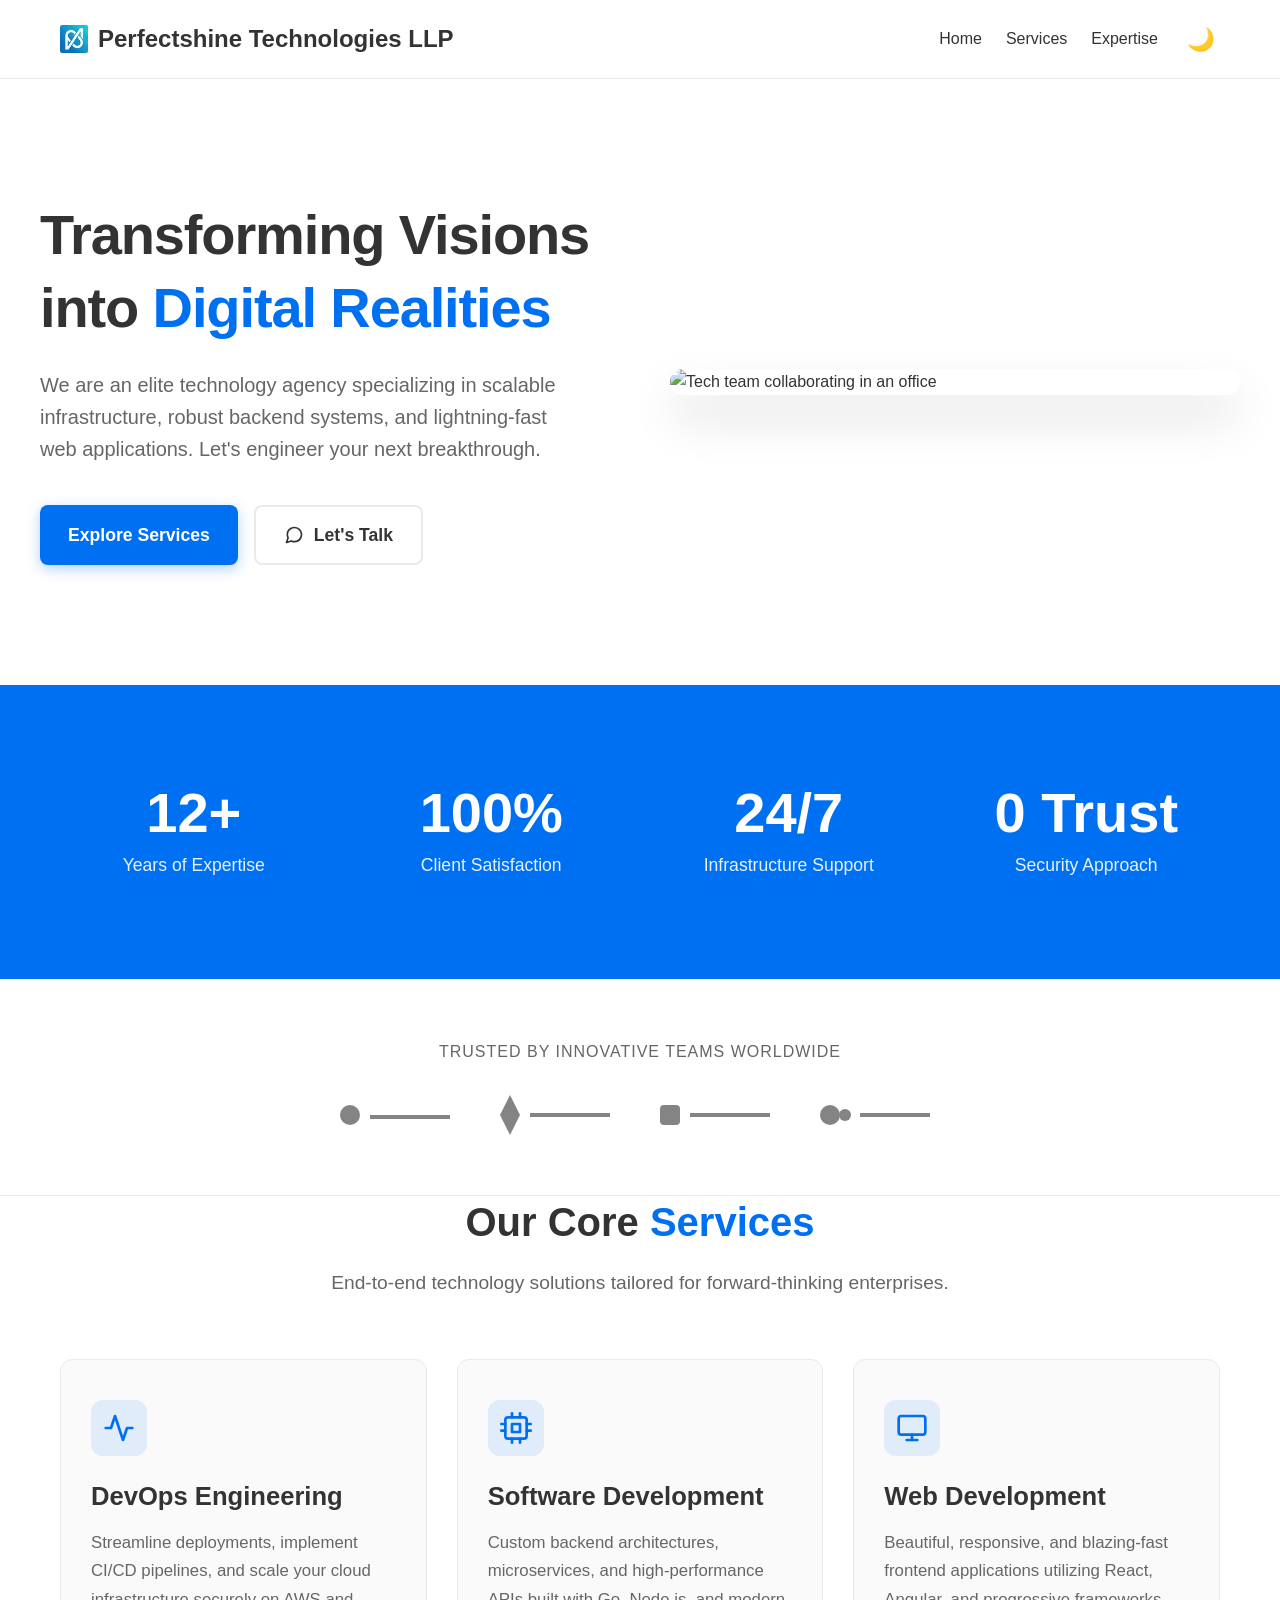
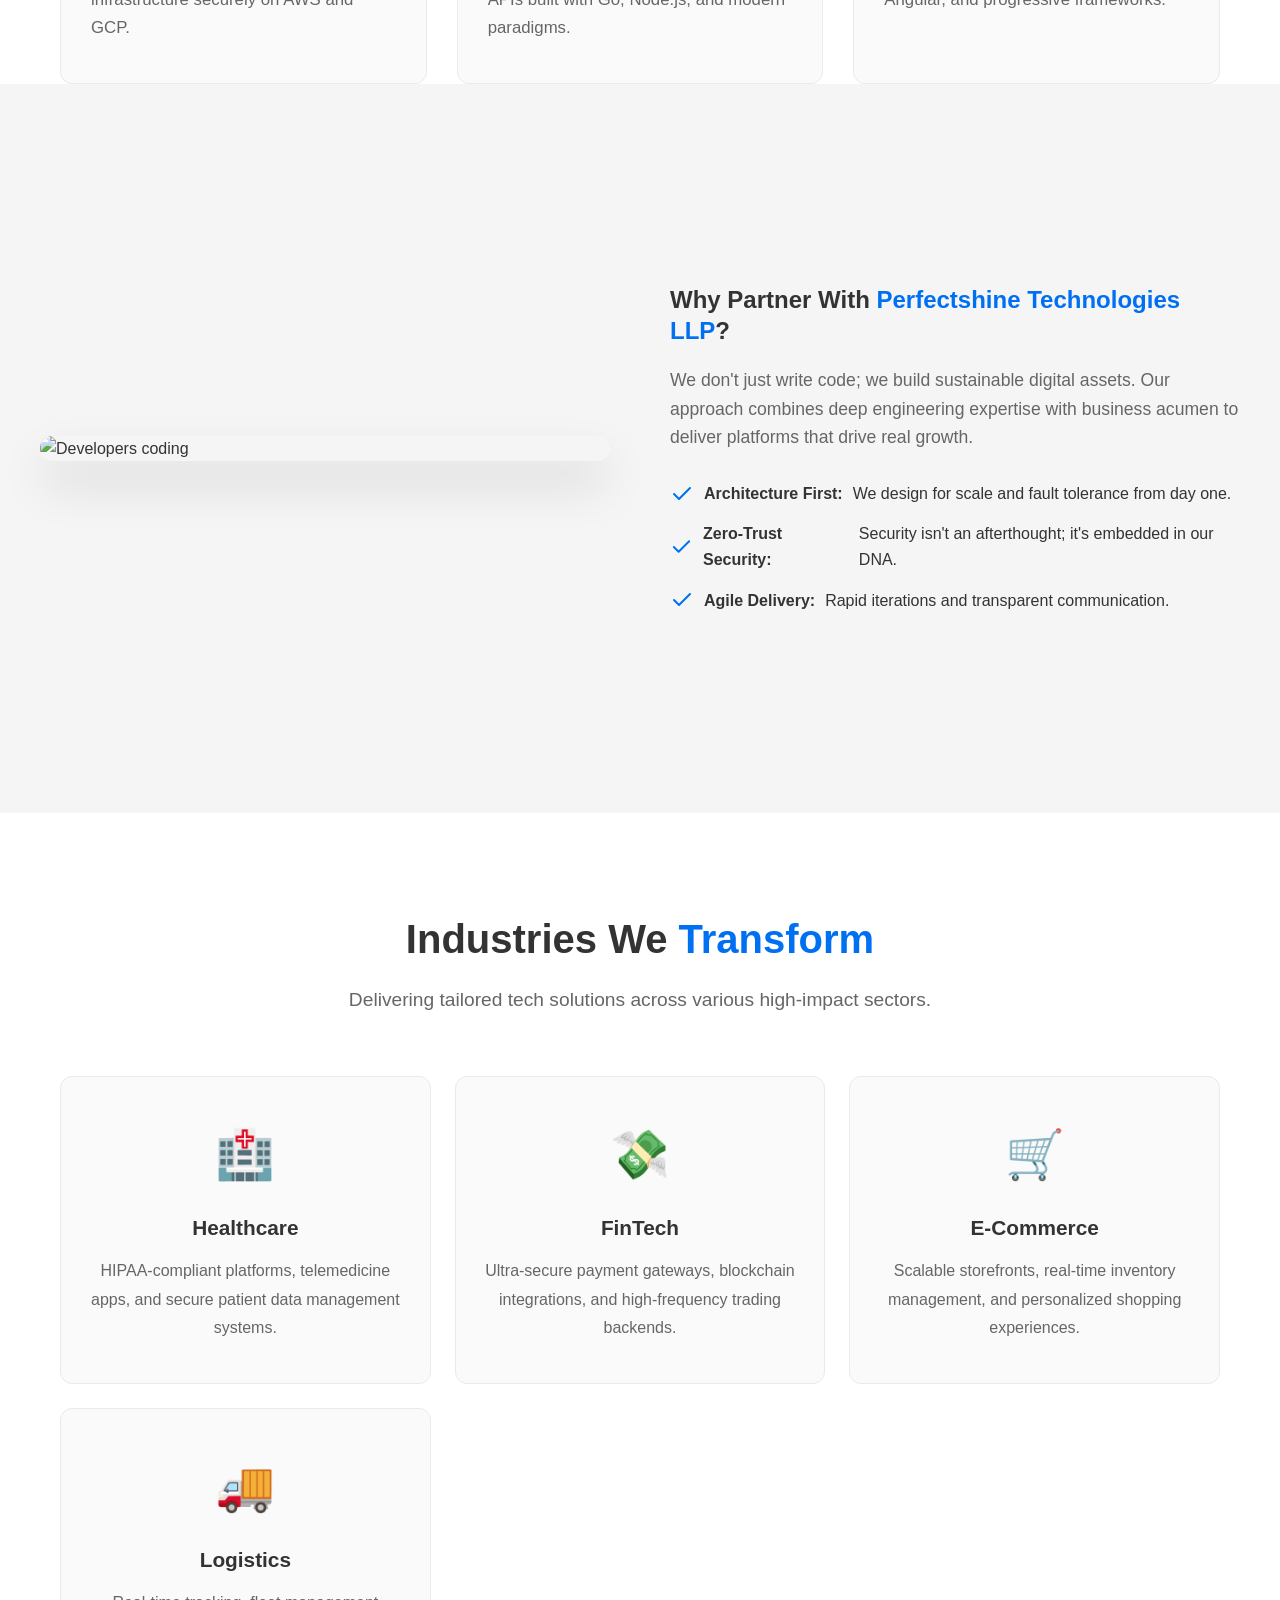
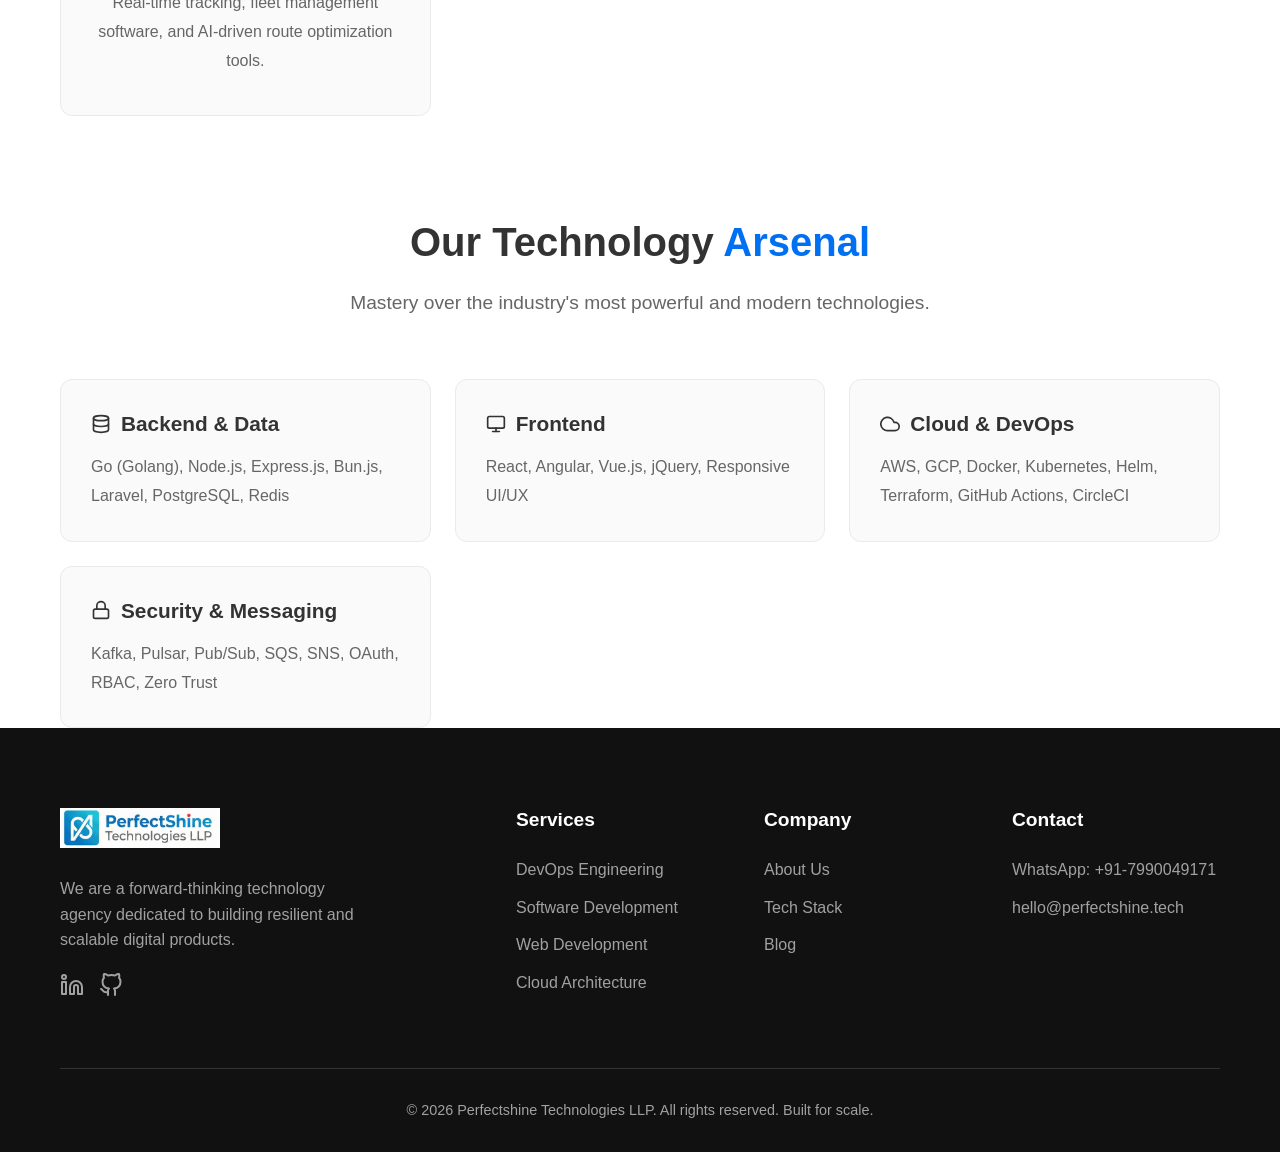
==== commit 23324561: "style: update logos" ====
--- a/index.html
+++ b/index.html
@@ -3,25 +3,26 @@
 <head>
   <meta charset="utf-8">
   <meta name="viewport" content="width=device-width, initial-scale=1.0">
-  <title>Perfectshine Tech | Elite DevOps, Web & Software Development Agency</title>
-  <meta name="description" content="Perfectshine Tech is a premium technology agency providing elite DevOps, Software Development, and Web Development services to scale your business.">
+  <title>Perfectshine Technologies LLP | Elite DevOps, Web & Software Development Agency</title>
+  <meta name="description" content="Perfectshine Technologies LLP is a premium technology agency providing elite DevOps, Software Development, and Web Development services to scale your business.">
   <meta name="keywords" content="Technology Agency, DevOps, Software Development, Web Development, Cloud Architecture, AWS, GCP, Go, Node.js">
-  <meta name="author" content="Perfectshine Tech">
+  <meta name="author" content="Perfectshine Technologies LLP">
   <link rel="canonical" href="https://perfectshine.tech/">
 
   <!-- Open Graph -->
   <meta property="og:type" content="website">
   <meta property="og:url" content="https://perfectshine.tech/">
-  <meta property="og:title" content="Perfectshine Tech | Elite Tech Agency">
+  <meta property="og:title" content="Perfectshine Technologies LLP | Elite Tech Agency">
   <meta property="og:description" content="Expert agency services in DevOps, Software Development, and Web Development.">
   
+  <link rel="icon" href="public/img/perfectshine-logo-square-white.ico" type="image/x-icon">
   <link rel="stylesheet" href="style.css">
 
   <script type="application/ld+json">
   {
     "@context": "https://schema.org",
     "@type": "Organization",
-    "name": "Perfectshine Tech",
+    "name": "Perfectshine Technologies LLP",
     "url": "https://perfectshine.tech/",
     "contactPoint": {
       "@type": "ContactPoint",
@@ -35,8 +36,8 @@
   <header>
     <div class="container header-container">
       <a href="/" class="logo">
-        <svg xmlns="http://www.w3.org/2000/svg" width="28" height="28" viewBox="0 0 24 24" fill="none" stroke="currentColor" stroke-width="2" stroke-linecap="round" stroke-linejoin="round" class="feather feather-hexagon"><path d="M21 16V8a2 2 0 0 0-1-1.73l-7-4a2 2 0 0 0-2 0l-7 4A2 2 0 0 0 3 8v8a2 2 0 0 0 1 1.73l7 4a2 2 0 0 0 2 0l7-4A2 2 0 0 0 21 16z"></path></svg>
-        Perfect <span>Shine</span> Tech
+        <img src="public/img/perfectshine-logo-square-glossy-bg.png" alt="Perfectshine Technologies LLP Logo" width="28" height="28" class="logo-img">
+        Perfectshine Technologies LLP
       </a>
       <nav>
         <ul>
@@ -149,7 +150,7 @@
           <img src="https://images.unsplash.com/photo-1551434678-e076c223a692?auto=format&fit=crop&w=800&q=80" alt="Developers coding">
         </div>
         <div>
-          <h2>Why Partner With <span class="highlight">Perfectshine Tech</span>?</h2>
+          <h2>Why Partner With <span class="highlight">Perfectshine Technologies LLP</span>?</h2>
           <p class="text-muted" style="font-size: 1.1rem; margin: 20px 0 30px;">We don't just write code; we build sustainable digital assets. Our approach combines deep engineering expertise with business acumen to deliver platforms that drive real growth.</p>
           <ul style="list-style: none; display: flex; flex-direction: column; gap: 15px;">
             <li style="display: flex; align-items: center; gap: 10px;">
@@ -232,7 +233,7 @@
     <div class="container">
       <div class="footer-grid">
         <div class="footer-brand">
-          <h3>Perfectshine Tech</h3>
+          <img src="public/img/perfectshine-logo-rectangle-white.png" alt="Perfectshine Technologies LLP" height="40" style="margin-bottom: 20px;">
           <p>We are a forward-thinking technology agency dedicated to building resilient and scalable digital products.</p>
           <div style="display: flex; gap: 15px; margin-top: 20px;">
             <!-- Social placeholders -->
@@ -266,7 +267,7 @@
         </div>
       </div>
       <div class="footer-bottom">
-        &copy; 2026 Perfectshine Tech. All rights reserved. Built for scale.
+        &copy; 2026 Perfectshine Technologies LLP. All rights reserved. Built for scale.
       </div>
     </div>
   </footer>
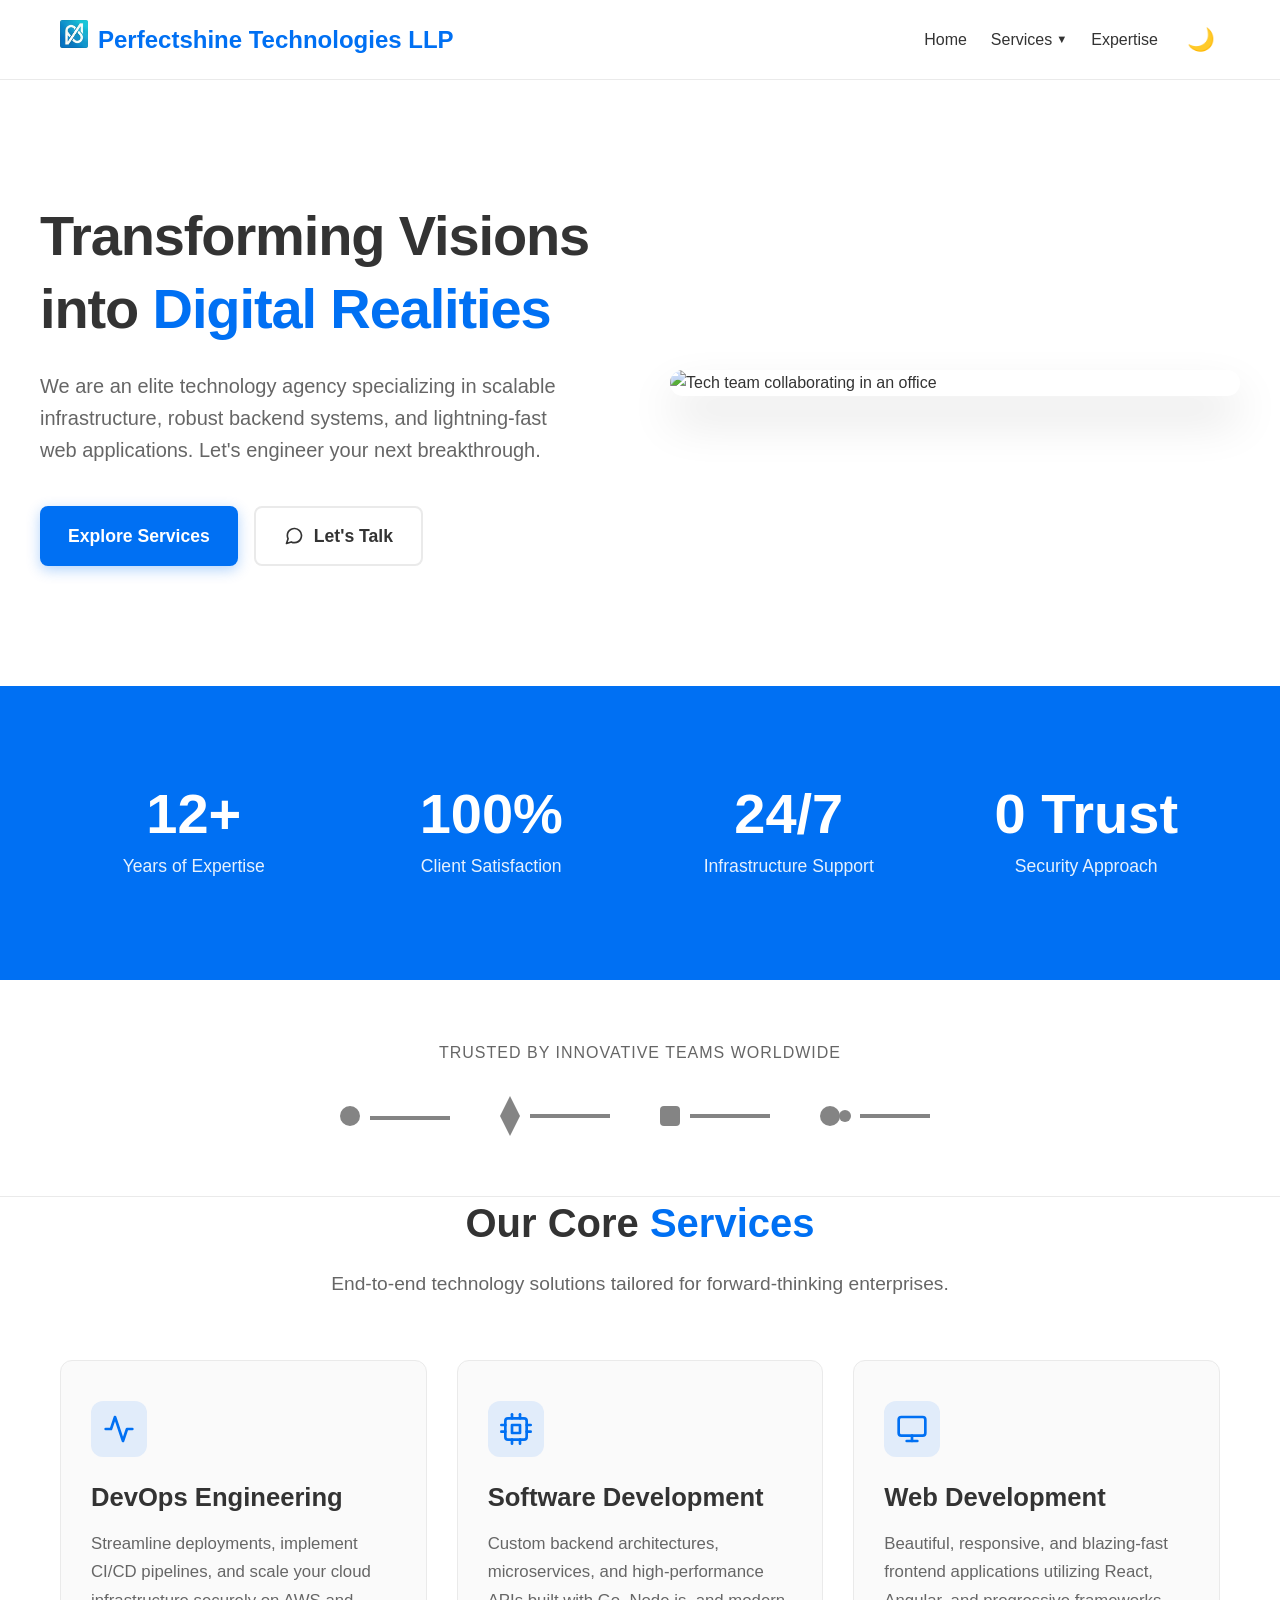
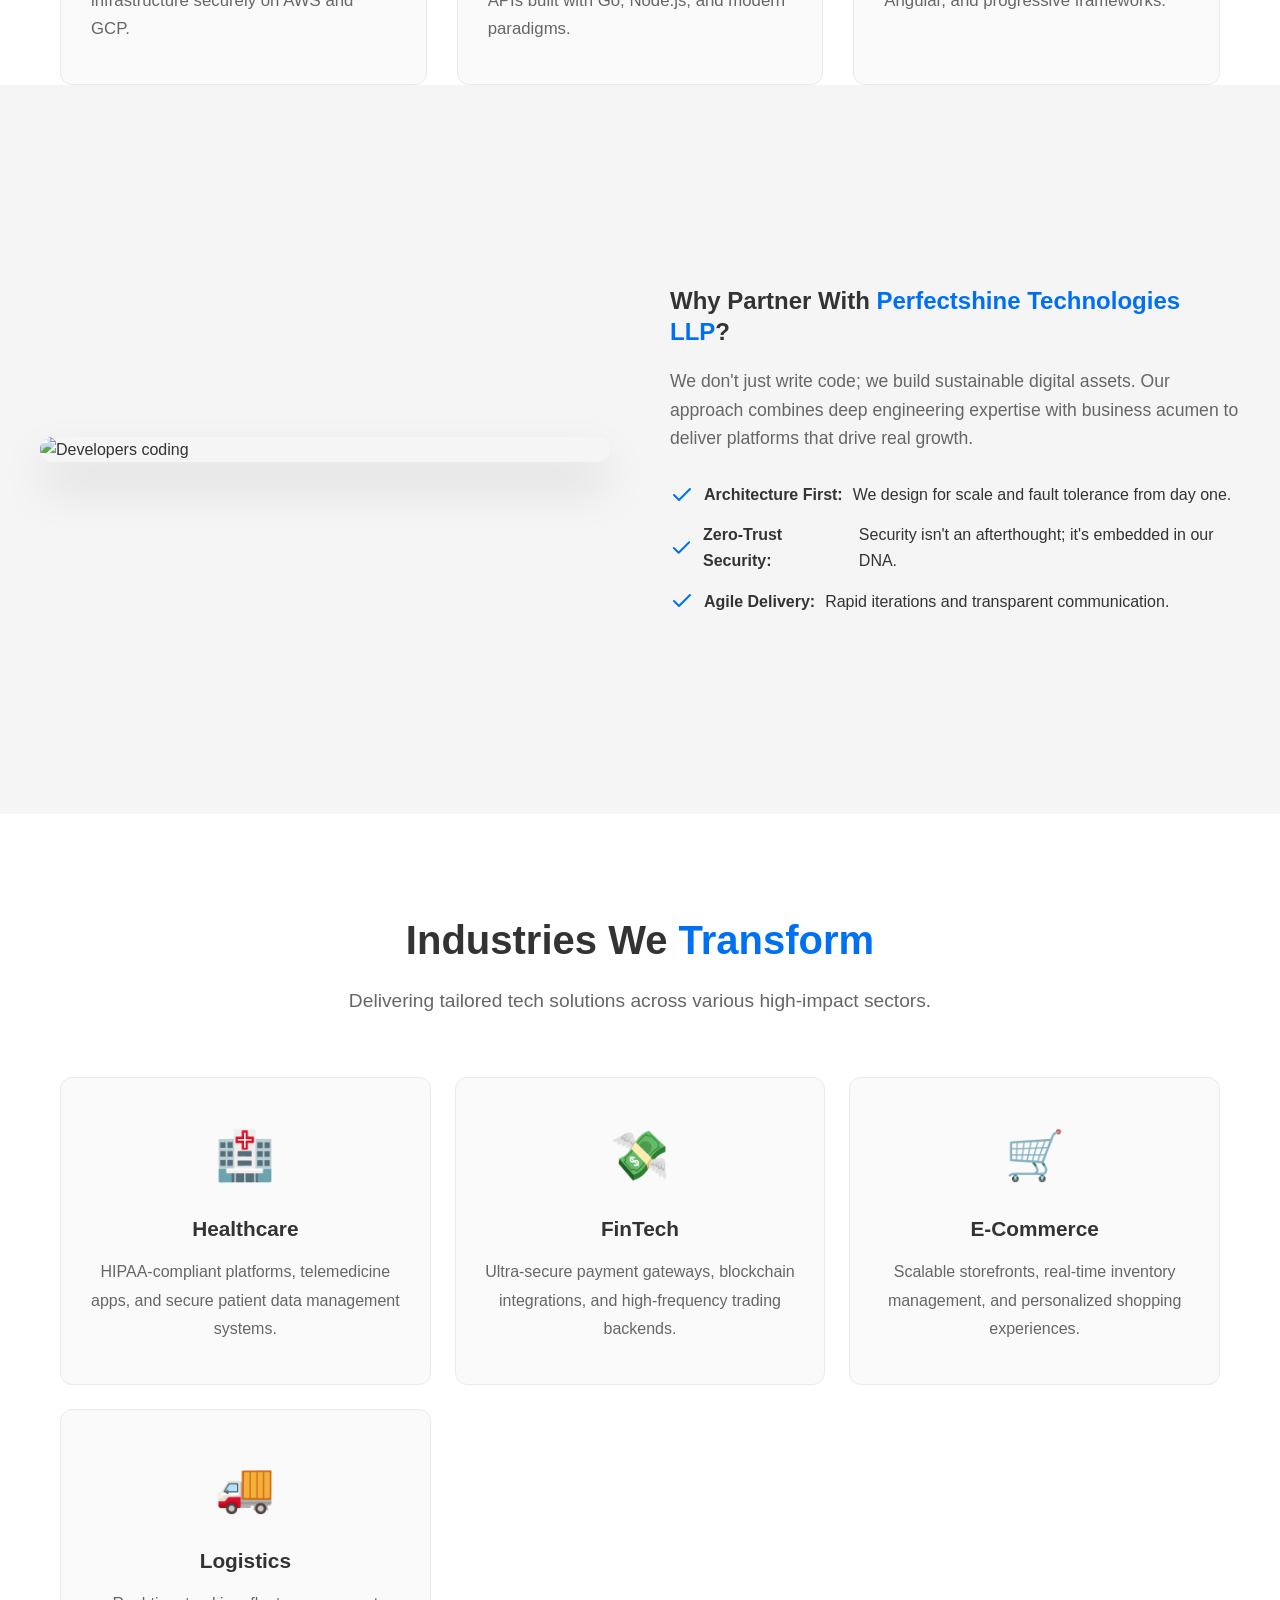
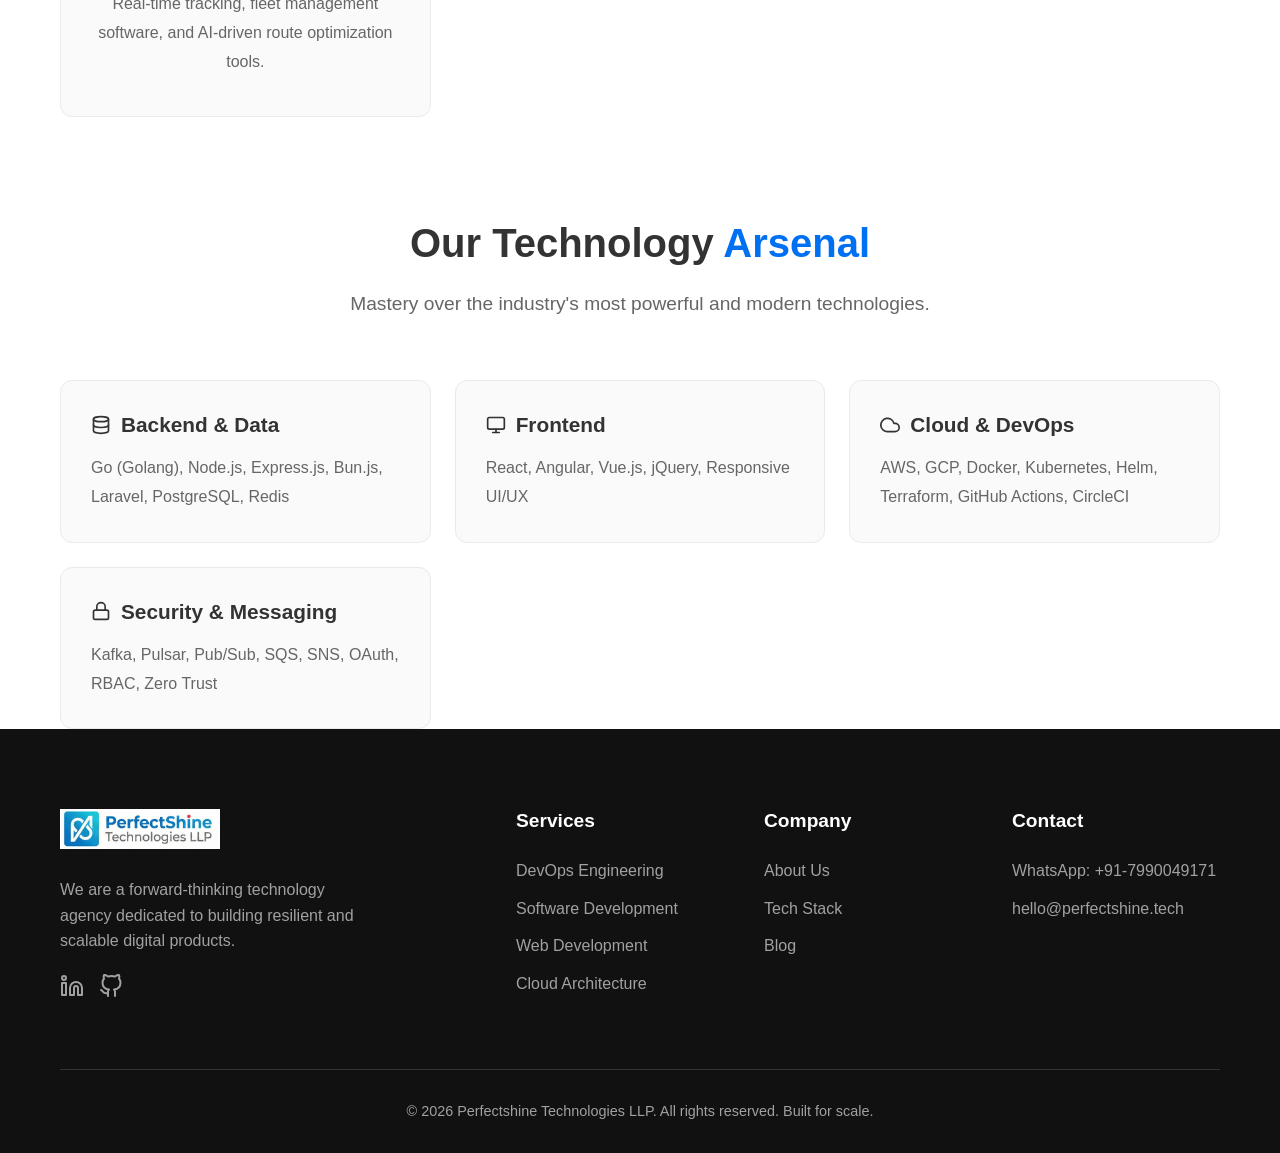
==== commit 9931d059: "feat: redesign mobile header with hamburger menu and square logo" ====
--- a/index.html
+++ b/index.html
@@ -36,14 +36,24 @@
   <header>
     <div class="container header-container">
       <a href="/" class="logo">
-        <img src="public/img/perfectshine-logo-square-glossy-bg.png" alt="Perfectshine Technologies LLP Logo" width="28" height="28" class="logo-img">
-        Perfectshine Technologies LLP
+        <picture>
+          <source media="(max-width: 768px)" srcset="public/img/perfectshine-logo-square-glossy-bg.png">
+          <img src="public/img/perfectshine-logo-square-glossy-bg.png" alt="Perfectshine Technologies LLP Logo" width="28" height="28" class="logo-img">
+        </picture>
+        <span class="logo-text">Perfectshine Technologies LLP</span>
       </a>
-      <nav>
+      
+      <button class="mobile-menu-toggle" aria-label="Toggle mobile menu" aria-expanded="false">
+        <span class="hamburger-line"></span>
+        <span class="hamburger-line"></span>
+        <span class="hamburger-line"></span>
+      </button>
+
+      <nav class="main-nav">
         <ul>
           <li><a href="/">Home</a></li>
           <li class="dropdown">
-            <a href="#services">Services</a>
+            <a href="#services" class="dropdown-toggle">Services <span class="dropdown-arrow">▼</span></a>
             <div class="dropdown-content">
               <a href="devops.html">DevOps Engineering</a>
               <a href="software-development.html">Software Development</a>
--- a/style.css
+++ b/style.css
@@ -58,6 +58,7 @@
   display: flex;
   justify-content: space-between;
   align-items: center;
+  position: relative;
 }
 
 .logo {
@@ -68,20 +69,51 @@
   display: flex;
   align-items: center;
   gap: 10px;
+  z-index: 101;
 }
 
 .logo span {
   color: var(--primary-color);
 }
 
-nav ul {
+.mobile-menu-toggle {
+  display: none;
+  background: none;
+  border: none;
+  cursor: pointer;
+  padding: 10px;
+  z-index: 101;
+}
+
+.hamburger-line {
+  display: block;
+  width: 24px;
+  height: 2px;
+  margin: 5px auto;
+  background-color: var(--text-color);
+  transition: all 0.3s ease-in-out;
+}
+
+.mobile-menu-toggle.active .hamburger-line:nth-child(1) {
+  transform: translateY(7px) rotate(45deg);
+}
+
+.mobile-menu-toggle.active .hamburger-line:nth-child(2) {
+  opacity: 0;
+}
+
+.mobile-menu-toggle.active .hamburger-line:nth-child(3) {
+  transform: translateY(-7px) rotate(-45deg);
+}
+
+.main-nav ul {
   list-style: none;
   display: flex;
   gap: 24px;
   align-items: center;
 }
 
-nav a {
+.main-nav a {
   text-decoration: none;
   color: var(--text-color);
   font-weight: 500;
@@ -89,7 +121,7 @@
   font-size: 1rem;
 }
 
-nav a:hover {
+.main-nav a:hover {
   color: var(--primary-color);
 }
 
@@ -106,6 +138,17 @@
 .dropdown {
   position: relative;
   display: inline-block;
+}
+
+.dropdown-toggle {
+  display: flex;
+  align-items: center;
+  gap: 4px;
+}
+
+.dropdown-arrow {
+  font-size: 0.7rem;
+  transition: transform 0.3s ease;
 }
 
 .dropdown-content {
@@ -150,6 +193,10 @@
   display: block;
 }
 
+.dropdown:hover .dropdown-arrow {
+  transform: rotate(180deg);
+}
+
 /* Typography & Utilities */
 h1, h2, h3, h4 {
   line-height: 1.3;
@@ -632,4 +679,94 @@
   .page-hero h1 {
     font-size: 2.5rem;
   }
-}
+
+  .logo-text {
+    display: none;
+  }
+
+  .mobile-menu-toggle {
+    display: block;
+  }
+
+  .main-nav {
+    position: fixed;
+    top: 0;
+    right: -100%;
+    width: 80%;
+    max-width: 400px;
+    height: 100vh;
+    background-color: var(--bg-color);
+    padding: 80px 20px 20px;
+    transition: right 0.3s ease-in-out;
+    box-shadow: -5px 0 15px rgba(0,0,0,0.1);
+    z-index: 100;
+    overflow-y: auto;
+  }
+
+  .main-nav.active {
+    right: 0;
+  }
+
+  .main-nav ul {
+    flex-direction: column;
+    align-items: flex-start;
+    gap: 0;
+  }
+
+  .main-nav li {
+    width: 100%;
+    border-bottom: 1px solid var(--border-color);
+  }
+
+  .main-nav a {
+    display: block;
+    padding: 15px 0;
+    font-size: 1.1rem;
+  }
+
+  .dropdown {
+    width: 100%;
+  }
+
+  .dropdown-toggle {
+    justify-content: space-between;
+    width: 100%;
+  }
+
+  .dropdown-content {
+    position: static;
+    display: none;
+    box-shadow: none;
+    border: none;
+    border-radius: 0;
+    padding: 0 0 10px 15px;
+    background-color: transparent;
+    transform: none;
+    min-width: 100%;
+  }
+
+  .dropdown-content::before {
+    display: none;
+  }
+
+  .dropdown.active .dropdown-content {
+    display: block;
+  }
+
+  .dropdown.active .dropdown-arrow {
+    transform: rotate(180deg);
+  }
+
+  .dropdown:hover .dropdown-content {
+    display: none;
+  }
+
+  .dropdown.active:hover .dropdown-content {
+    display: block;
+  }
+
+  .theme-toggle {
+    margin-top: 20px;
+    padding: 10px 0;
+  }
+}
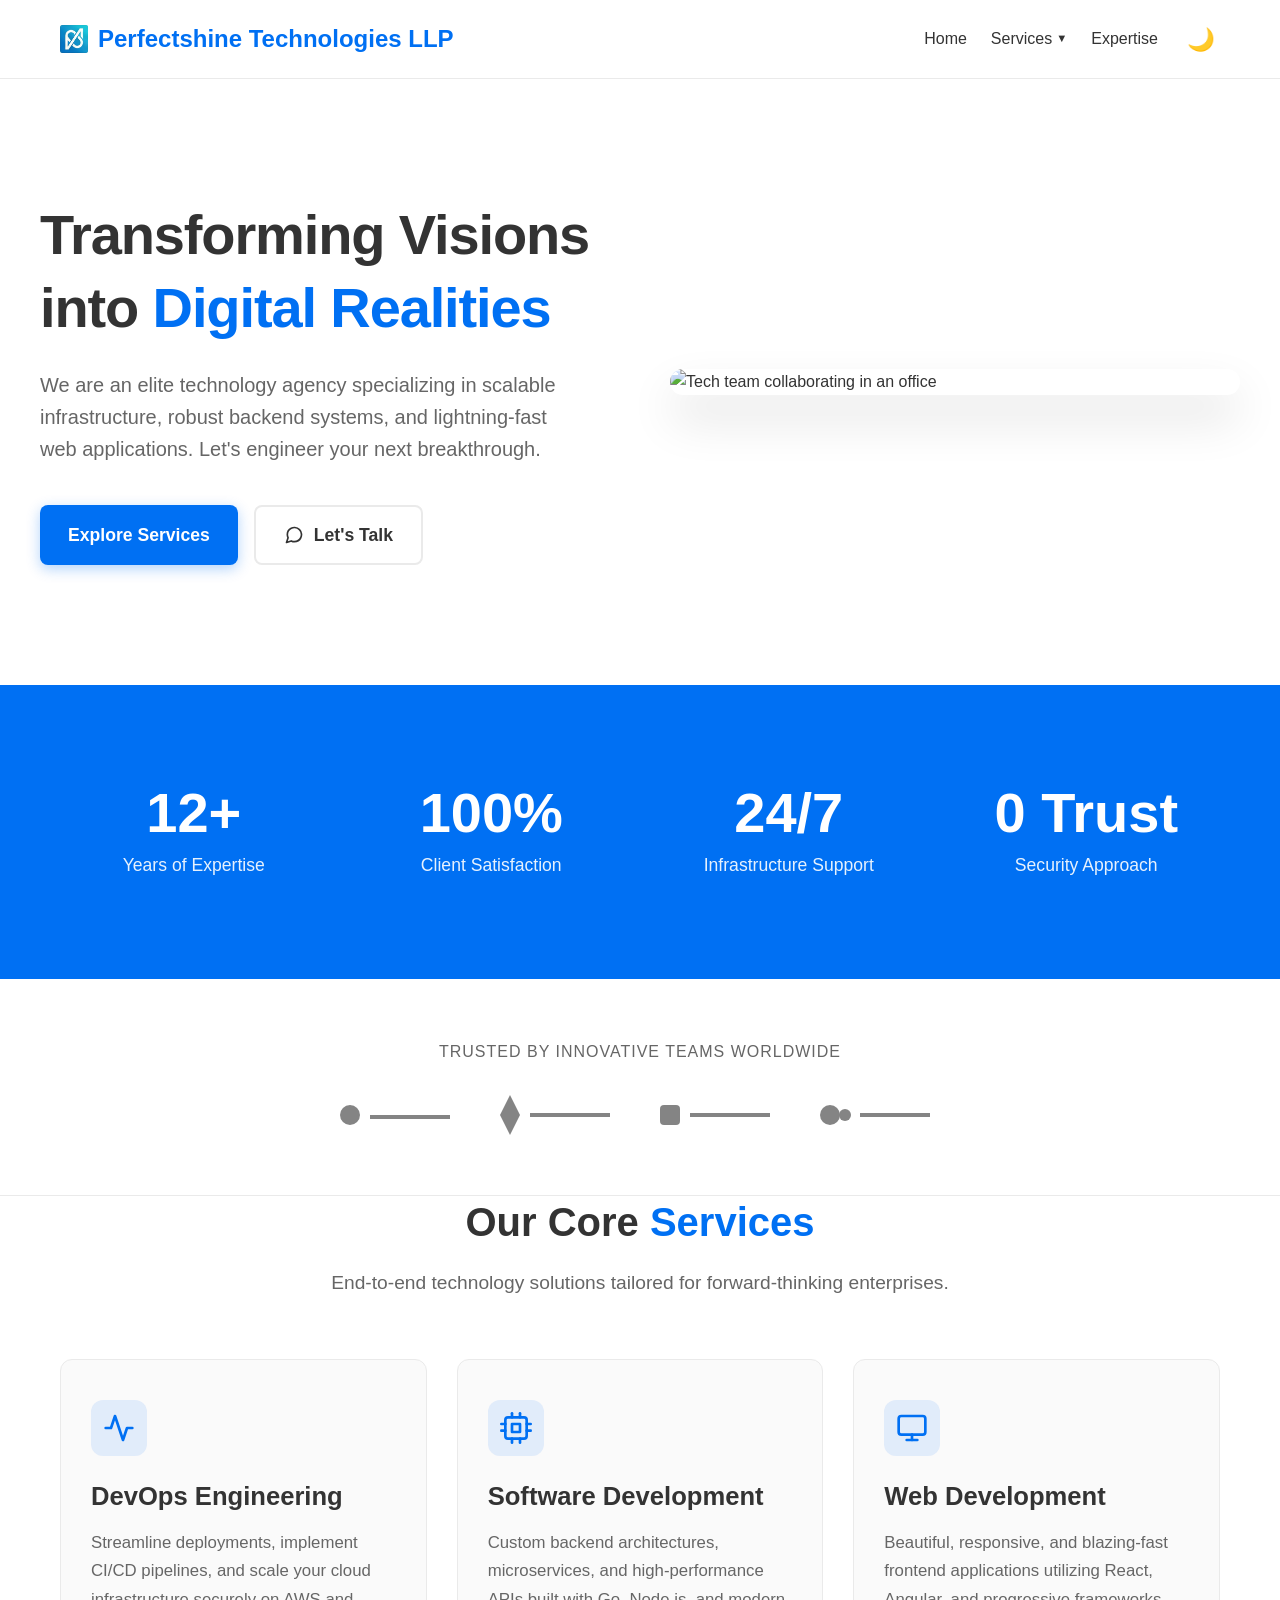
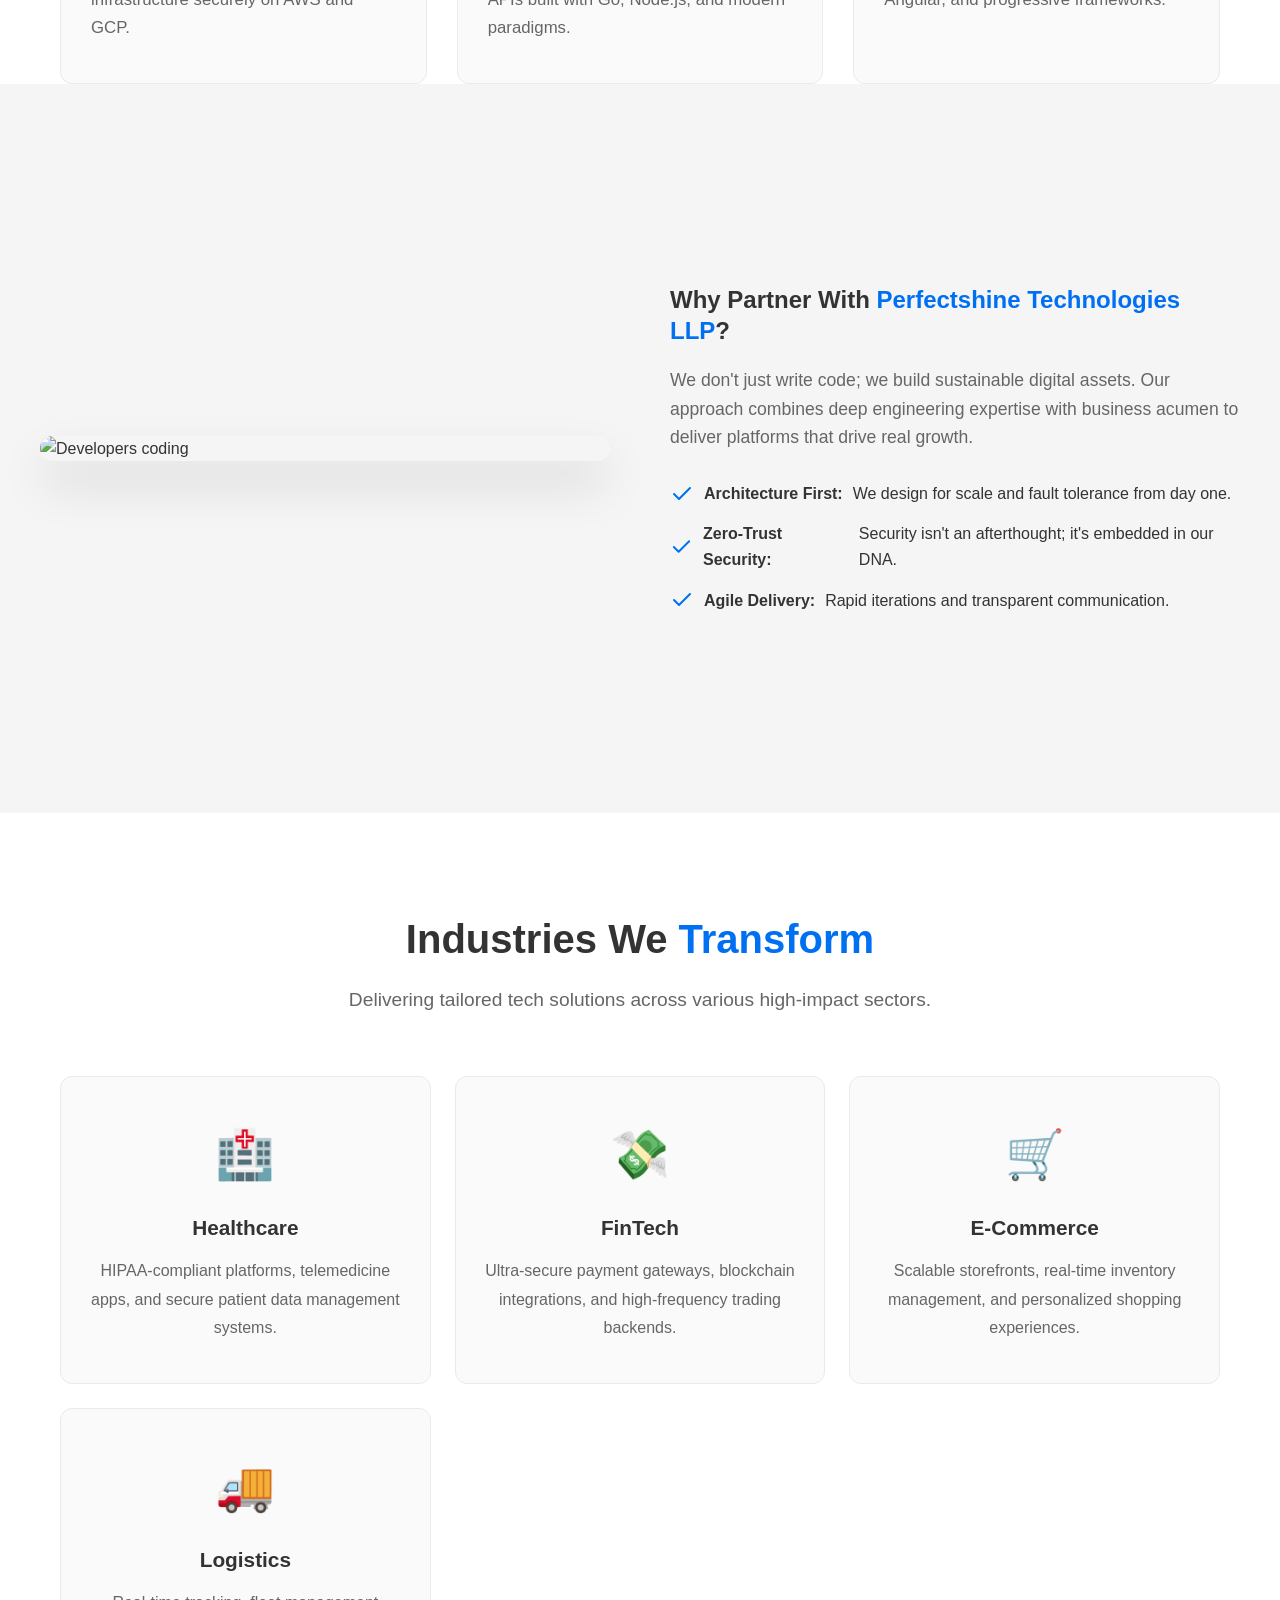
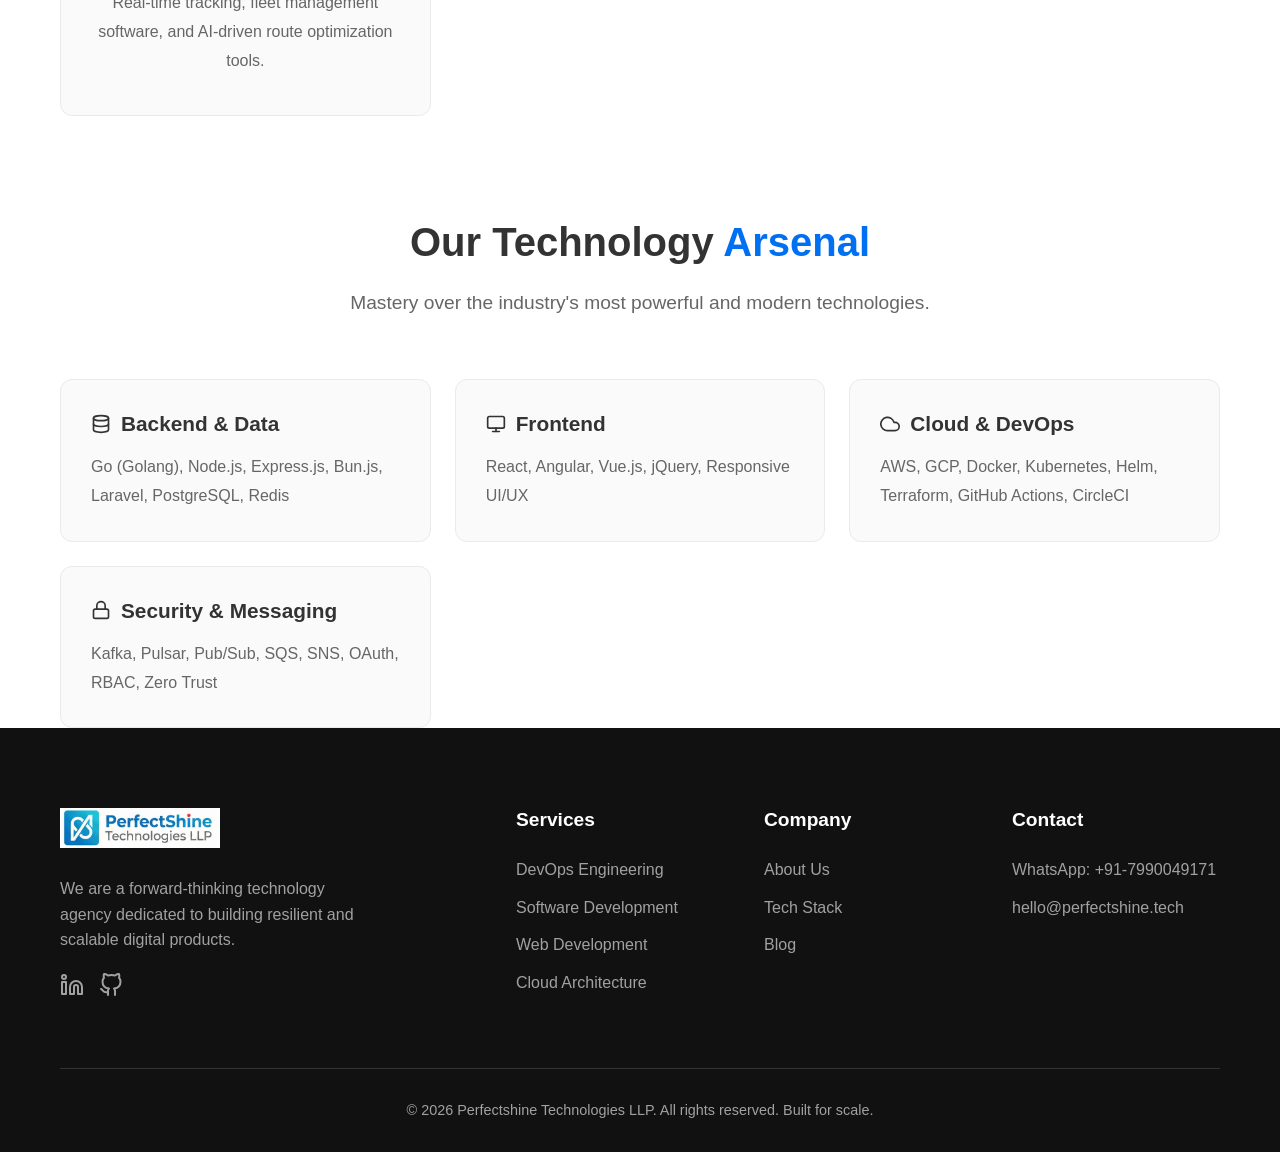
==== commit 4c7dd1ed: "feat: show full logo on mobile and resize to 70%" ====
--- a/index.html
+++ b/index.html
@@ -36,10 +36,7 @@
   <header>
     <div class="container header-container">
       <a href="/" class="logo">
-        <picture>
-          <source media="(max-width: 768px)" srcset="public/img/perfectshine-logo-square-glossy-bg.png">
-          <img src="public/img/perfectshine-logo-square-glossy-bg.png" alt="Perfectshine Technologies LLP Logo" width="28" height="28" class="logo-img">
-        </picture>
+        <img src="public/img/perfectshine-logo-square-glossy-bg.png" alt="Perfectshine Technologies LLP Logo" width="28" height="28" class="logo-img">
         <span class="logo-text">Perfectshine Technologies LLP</span>
       </a>
       
--- a/style.css
+++ b/style.css
@@ -680,8 +680,17 @@
     font-size: 2.5rem;
   }
 
+  .logo {
+    font-size: 1rem;
+  }
+
+  .logo-img {
+    width: 20px;
+    height: 20px;
+  }
+
   .logo-text {
-    display: none;
+    display: inline;
   }
 
   .mobile-menu-toggle {
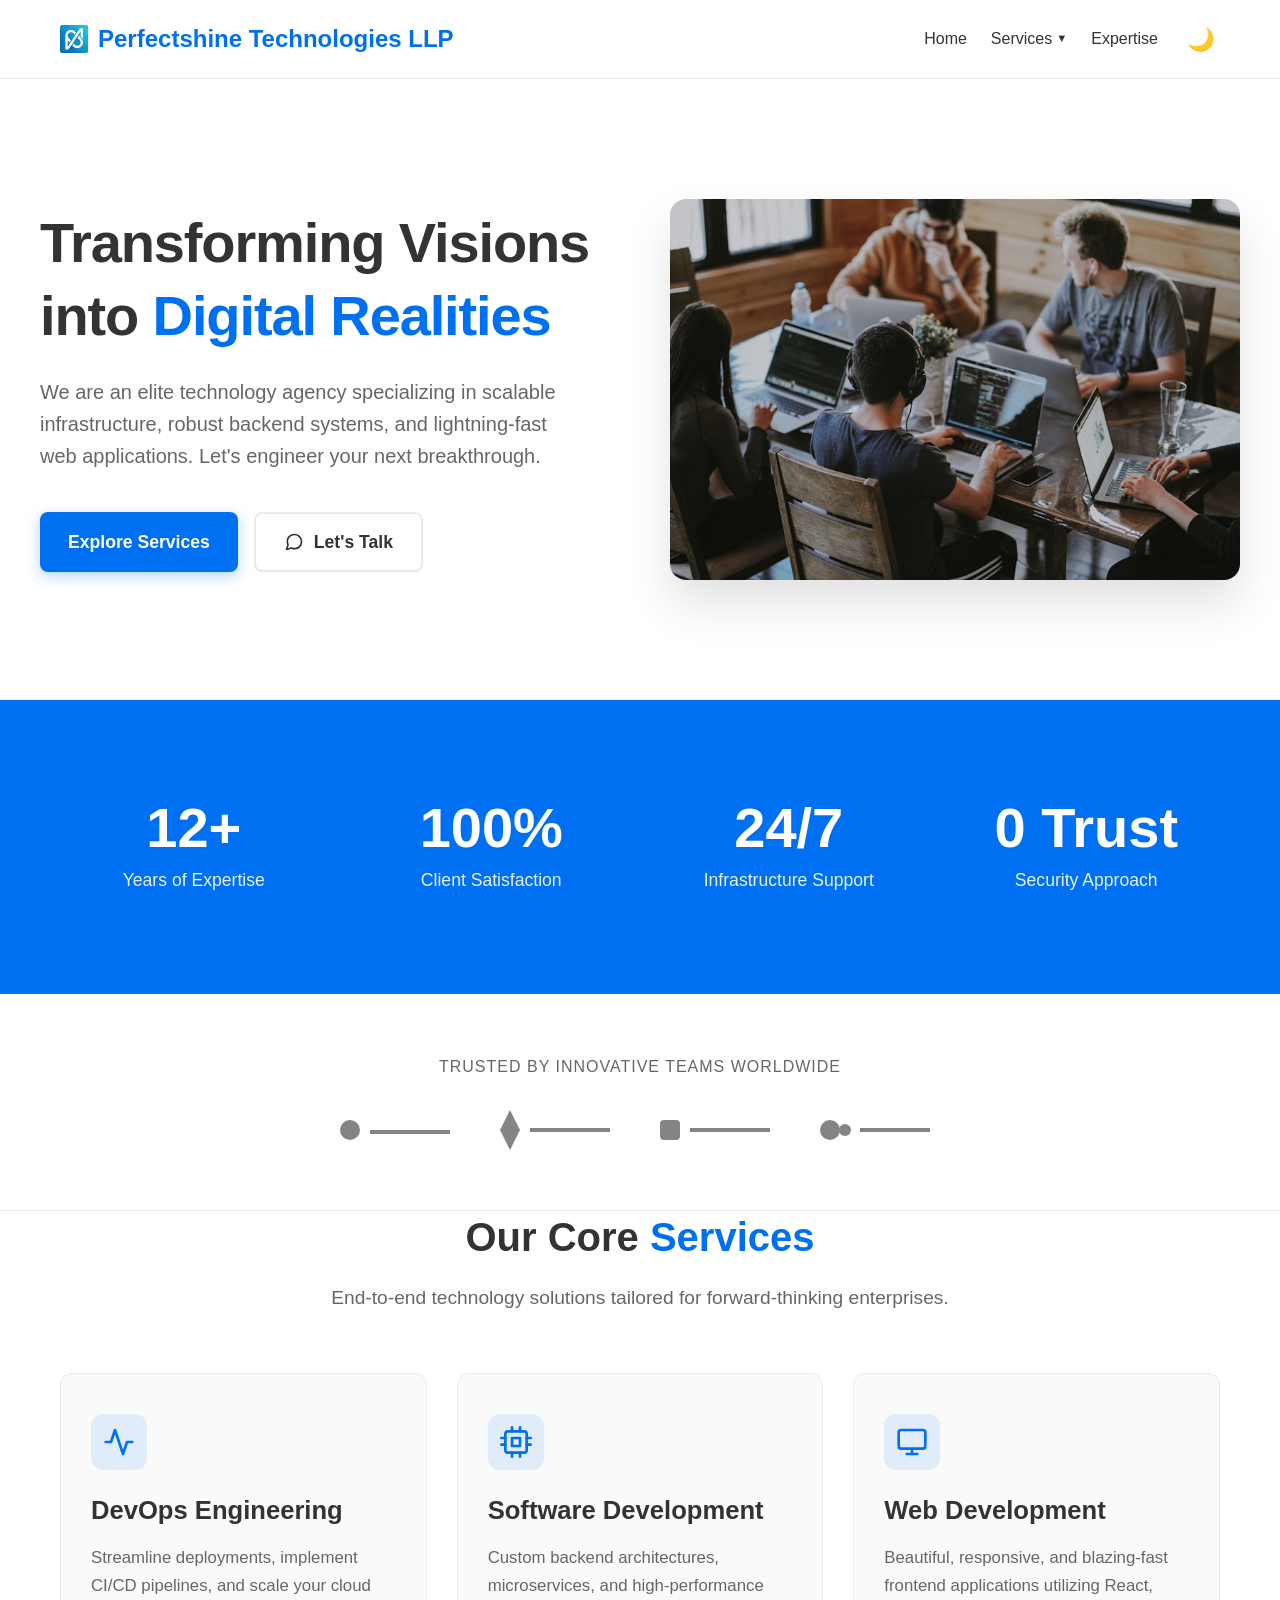
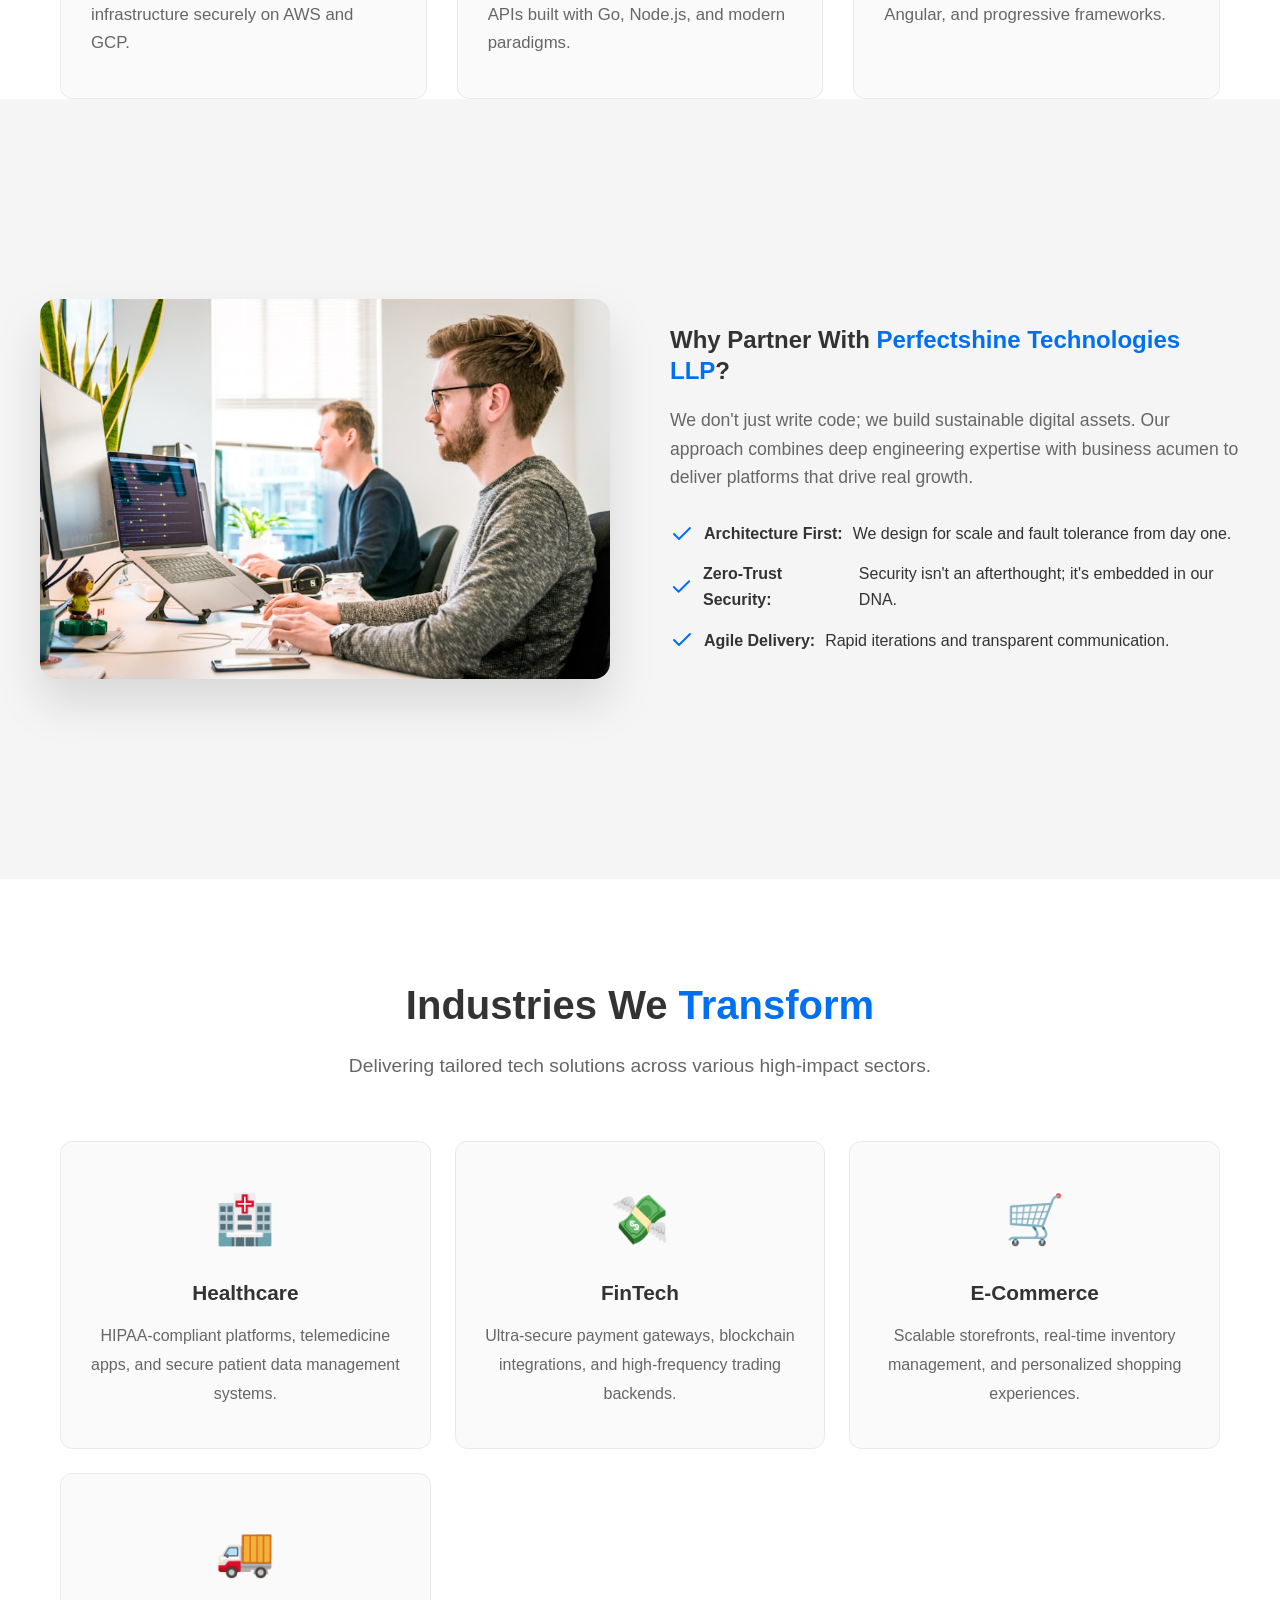
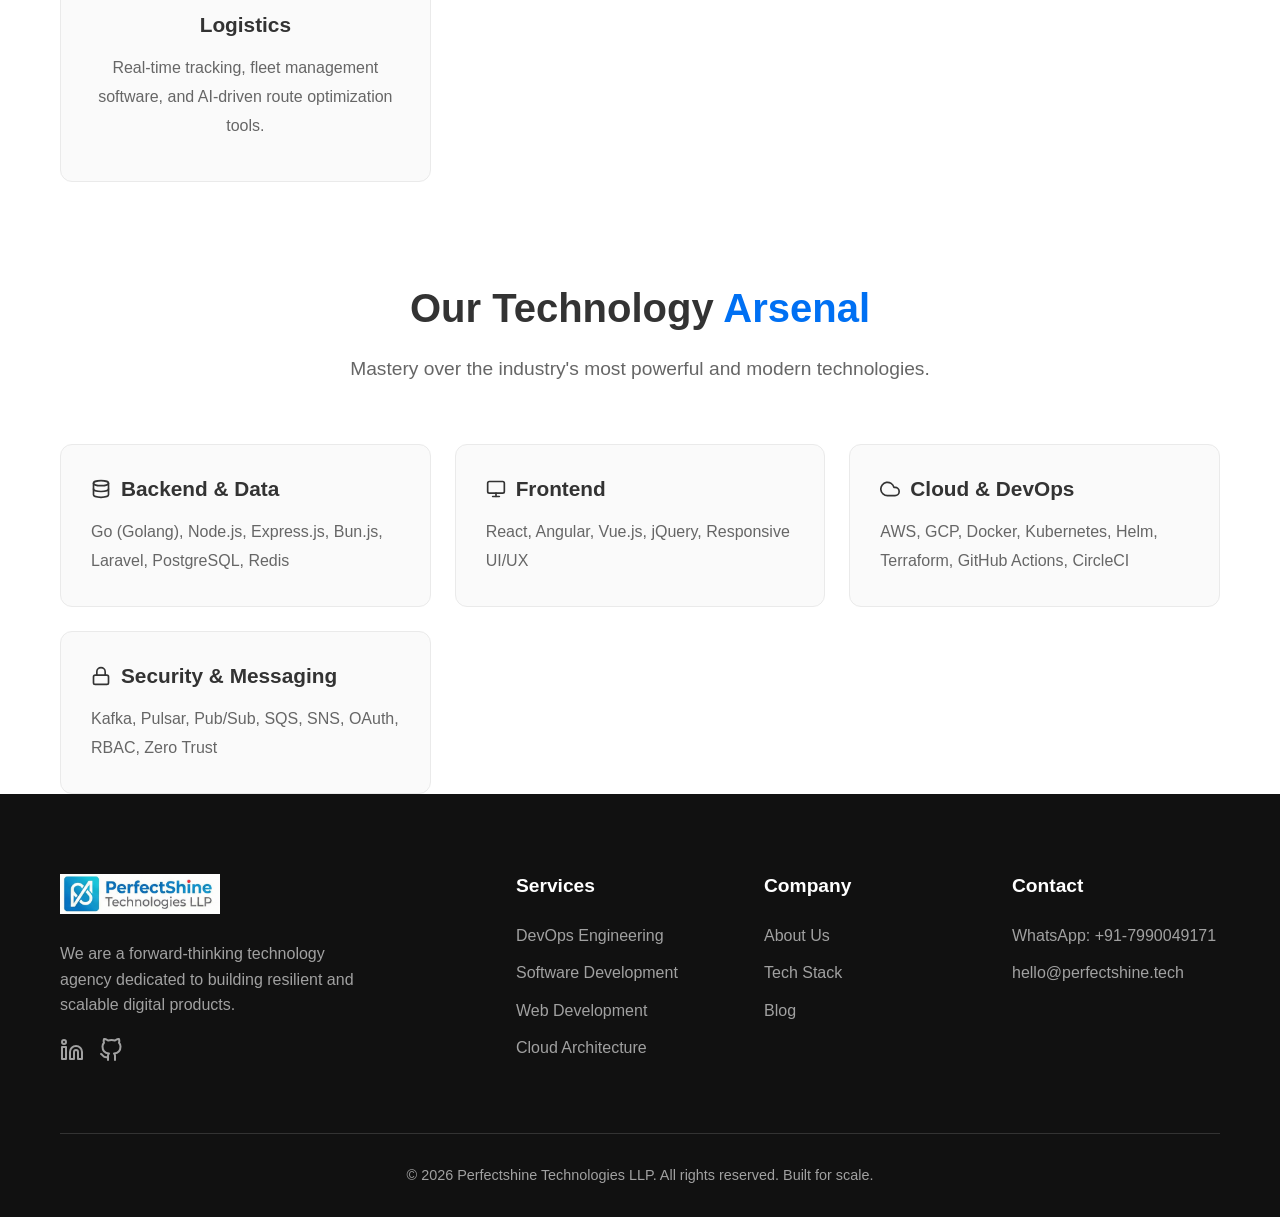
==== commit b6fb1840: "fix: replace external CDN images with local assets" ====
--- a/index.html
+++ b/index.html
@@ -79,7 +79,7 @@
         </div>
       </div>
       <div class="hero-image">
-        <img src="https://images.unsplash.com/photo-1522071820081-009f0129c71c?auto=format&fit=crop&w=800&q=80" alt="Tech team collaborating in an office">
+        <img src="public/img/index-hero.jpg" alt="Tech team collaborating in an office">
       </div>
     </section>
 
@@ -154,7 +154,7 @@
     <section class="expertise-section">
       <div class="container dual-layout" style="padding: 100px 0;">
         <div class="section-image">
-          <img src="https://images.unsplash.com/photo-1551434678-e076c223a692?auto=format&fit=crop&w=800&q=80" alt="Developers coding">
+          <img src="public/img/index-expertise.jpg" alt="Developers coding">
         </div>
         <div>
           <h2>Why Partner With <span class="highlight">Perfectshine Technologies LLP</span>?</h2>
